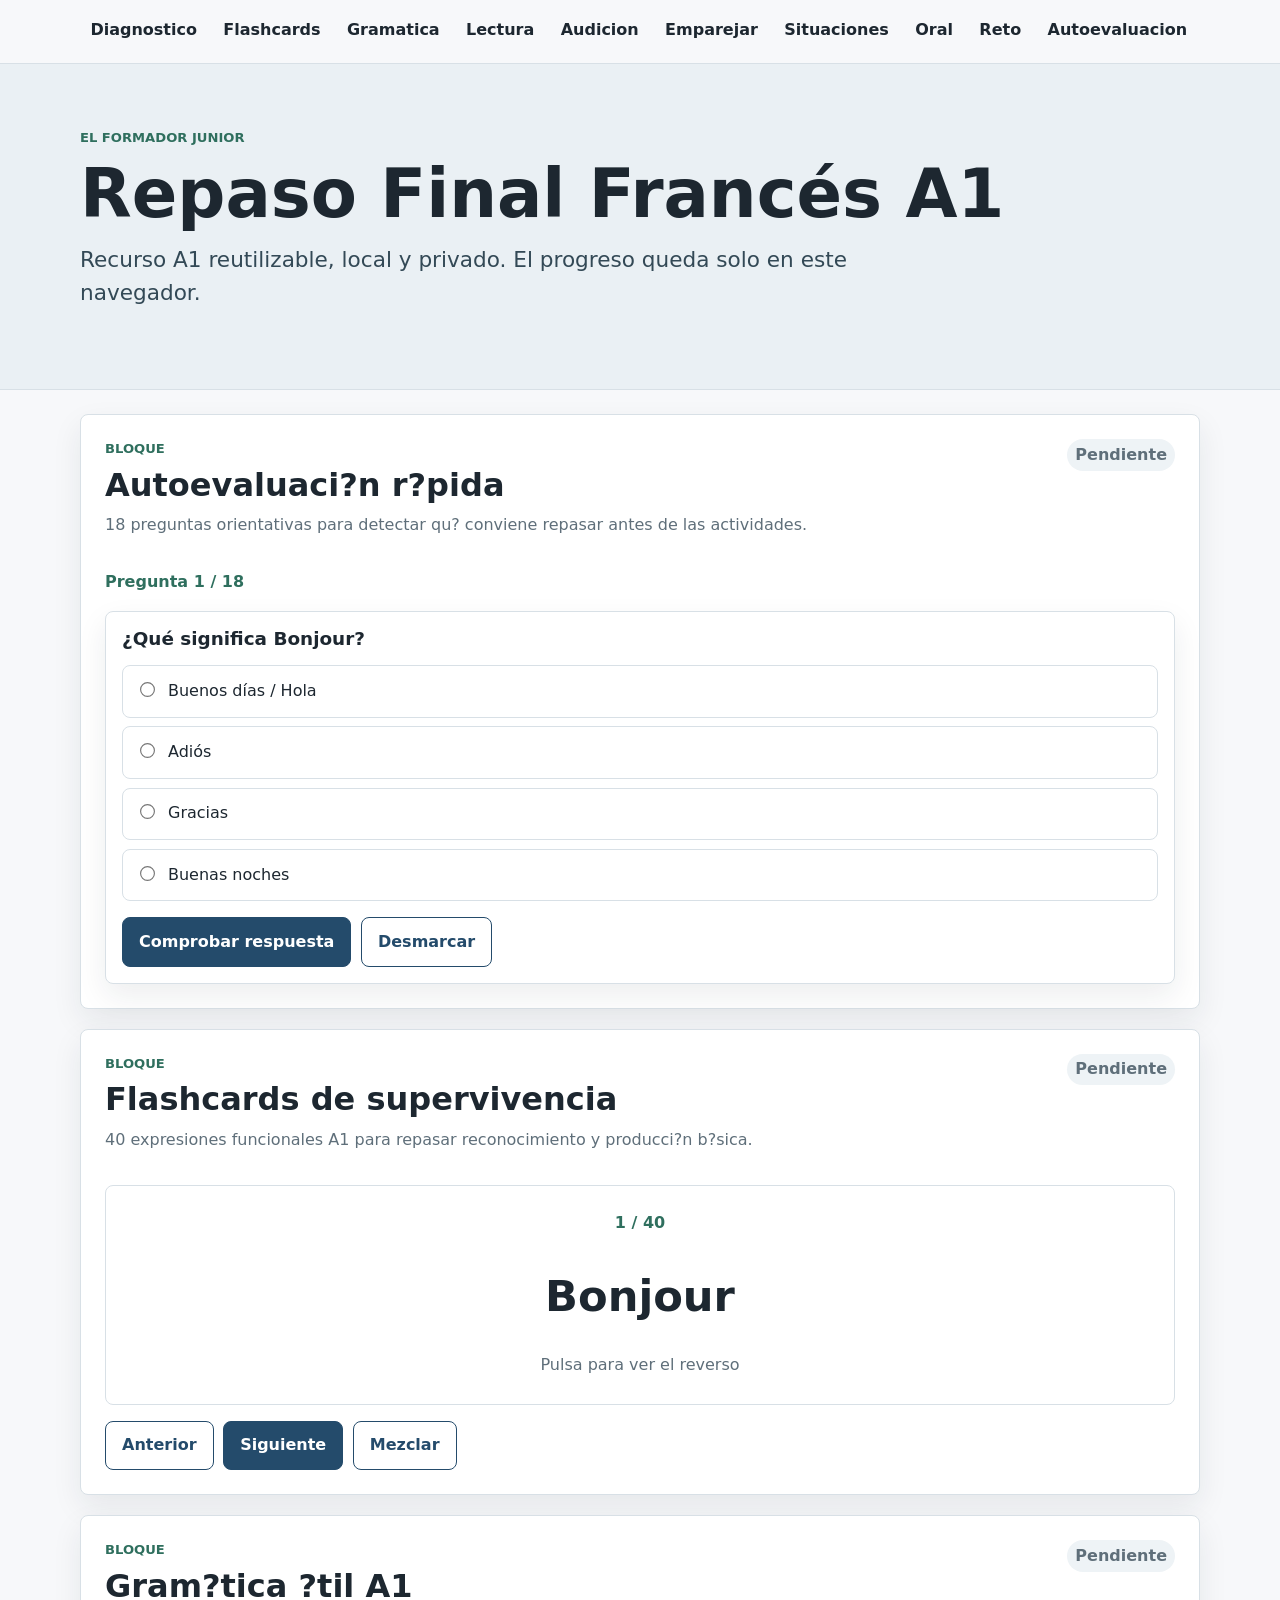
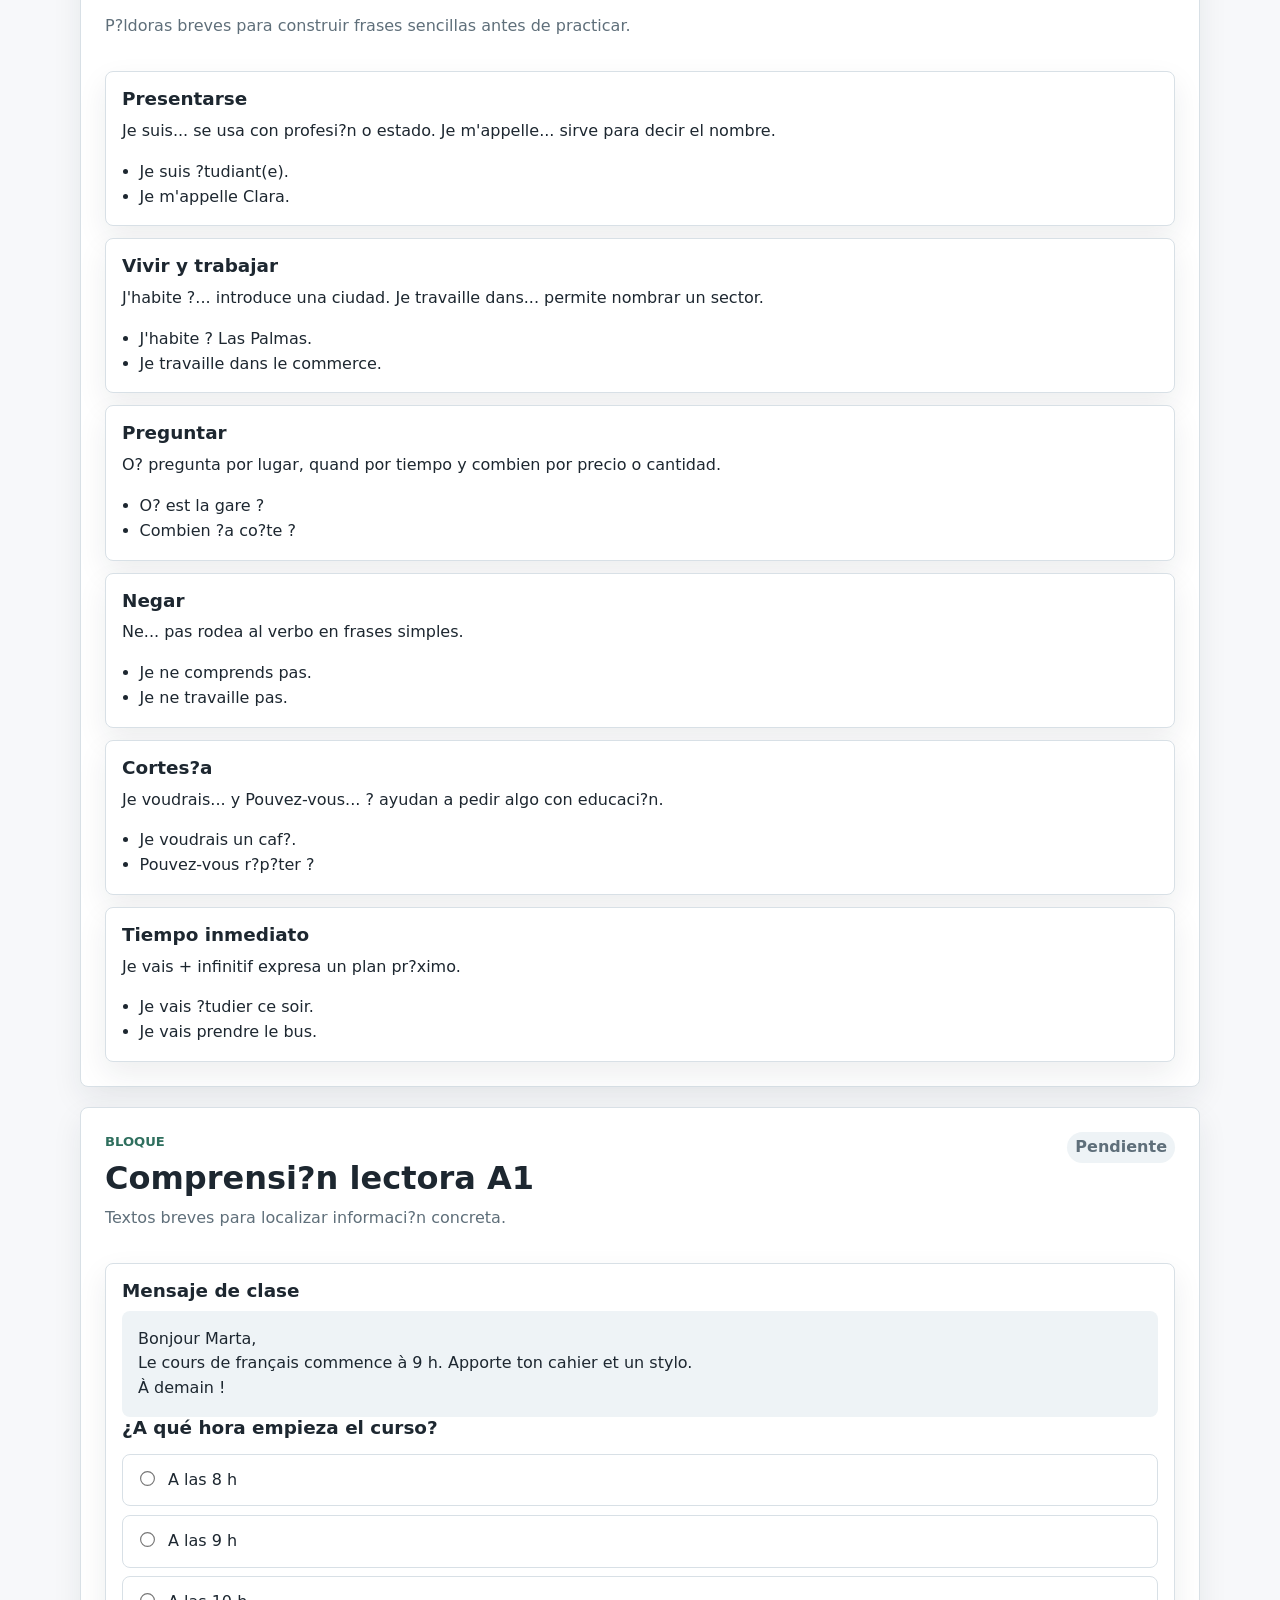
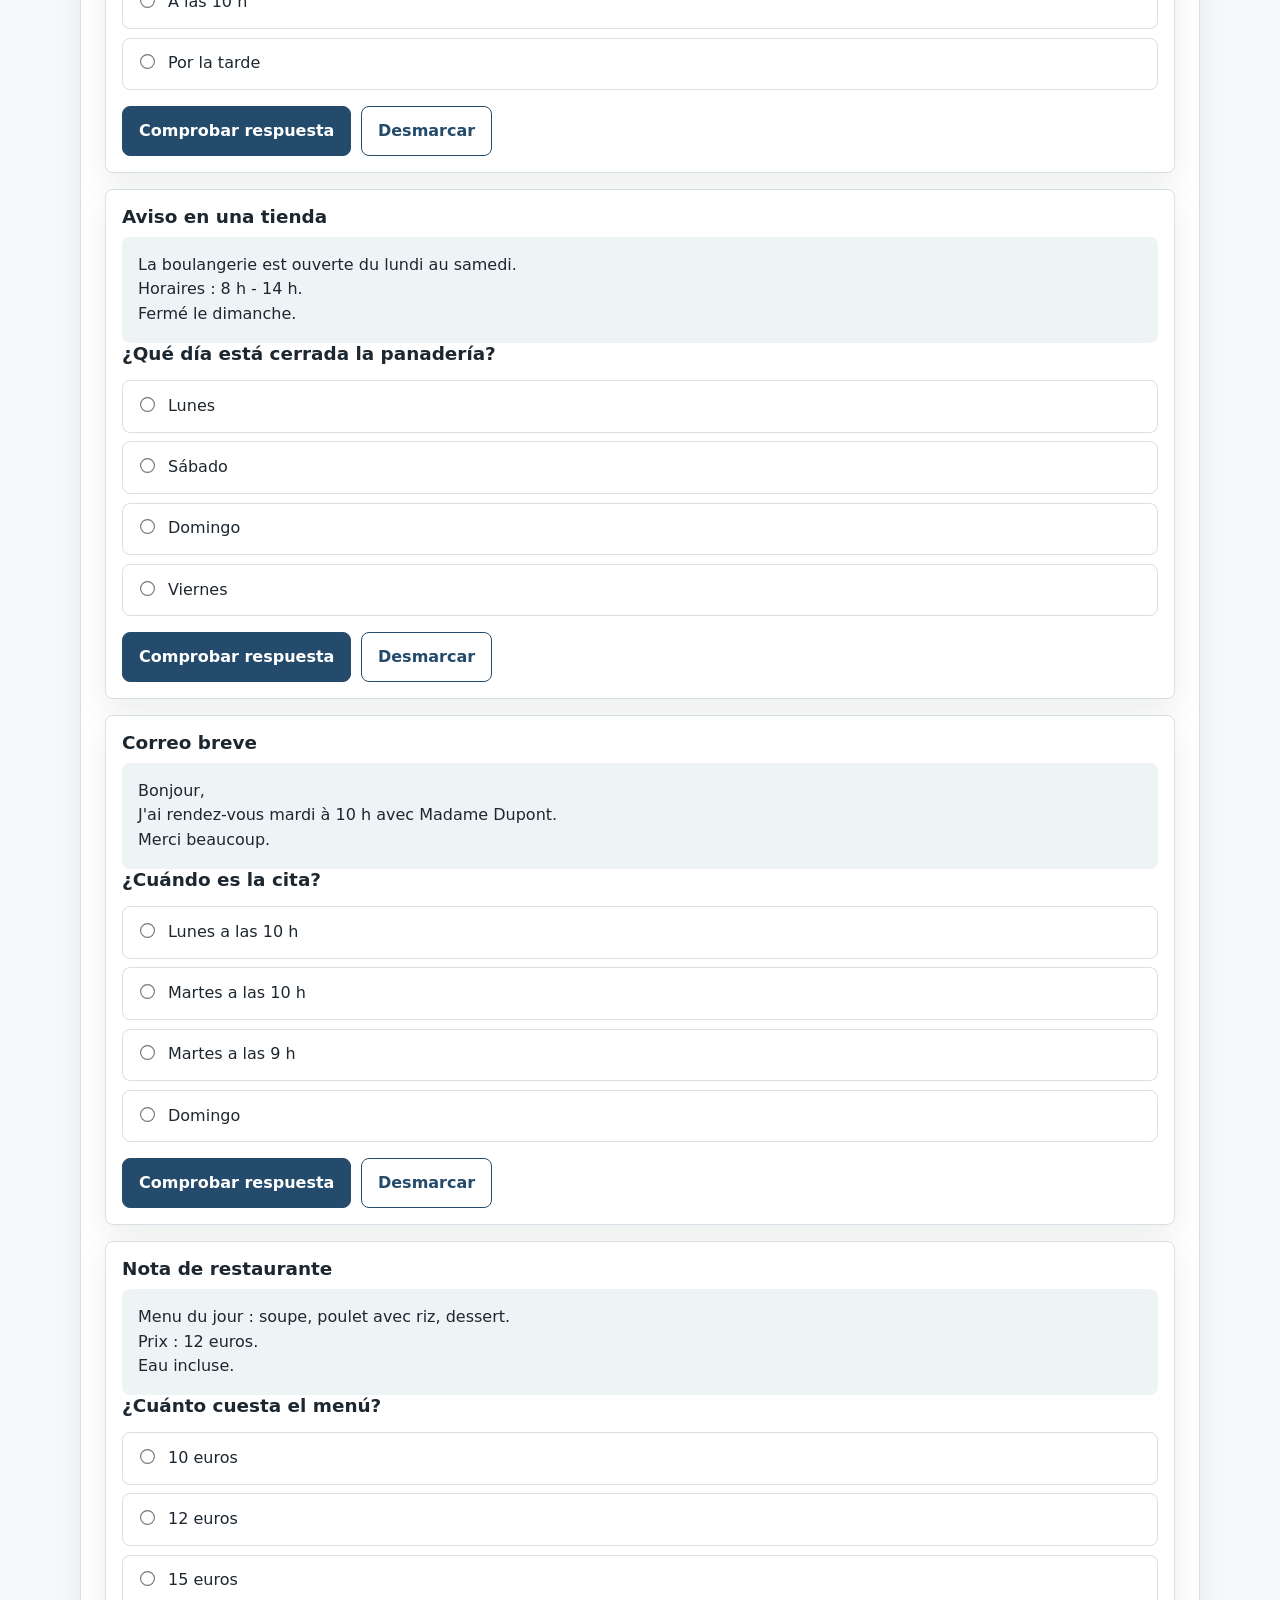
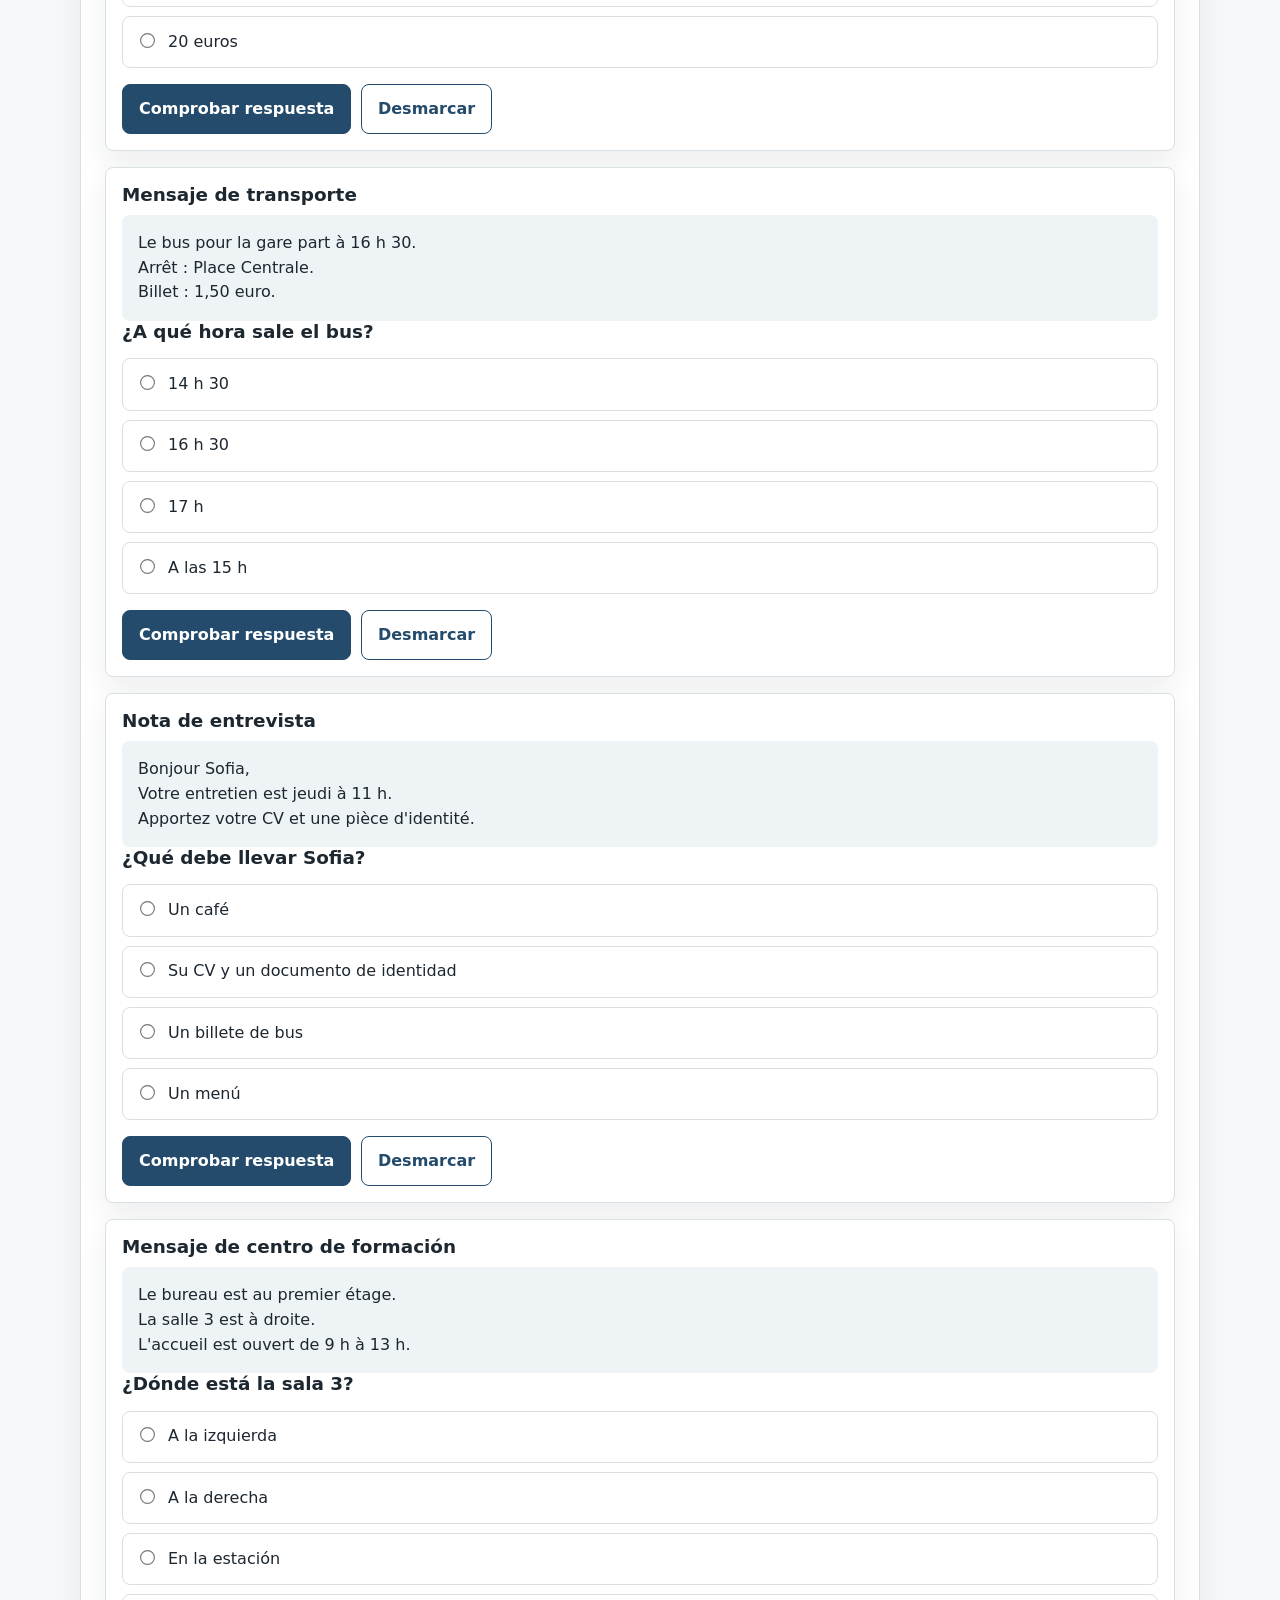
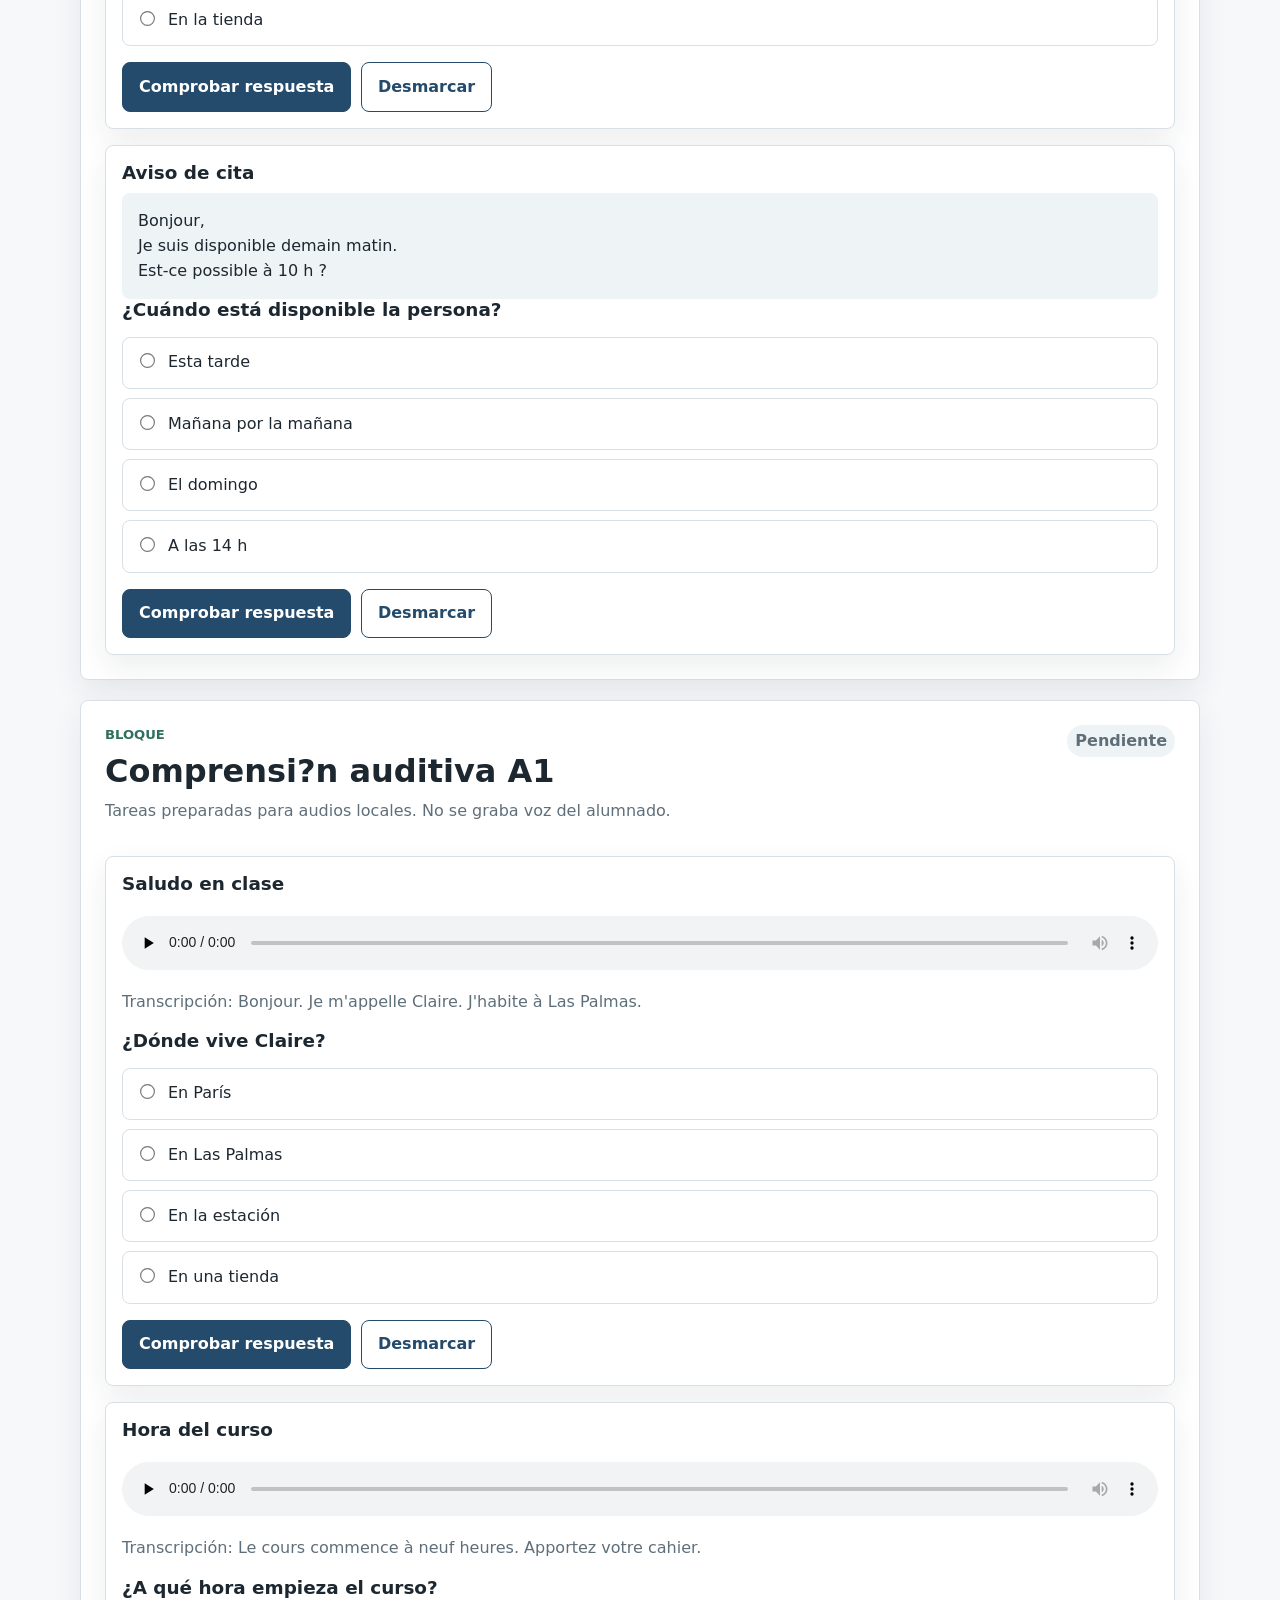
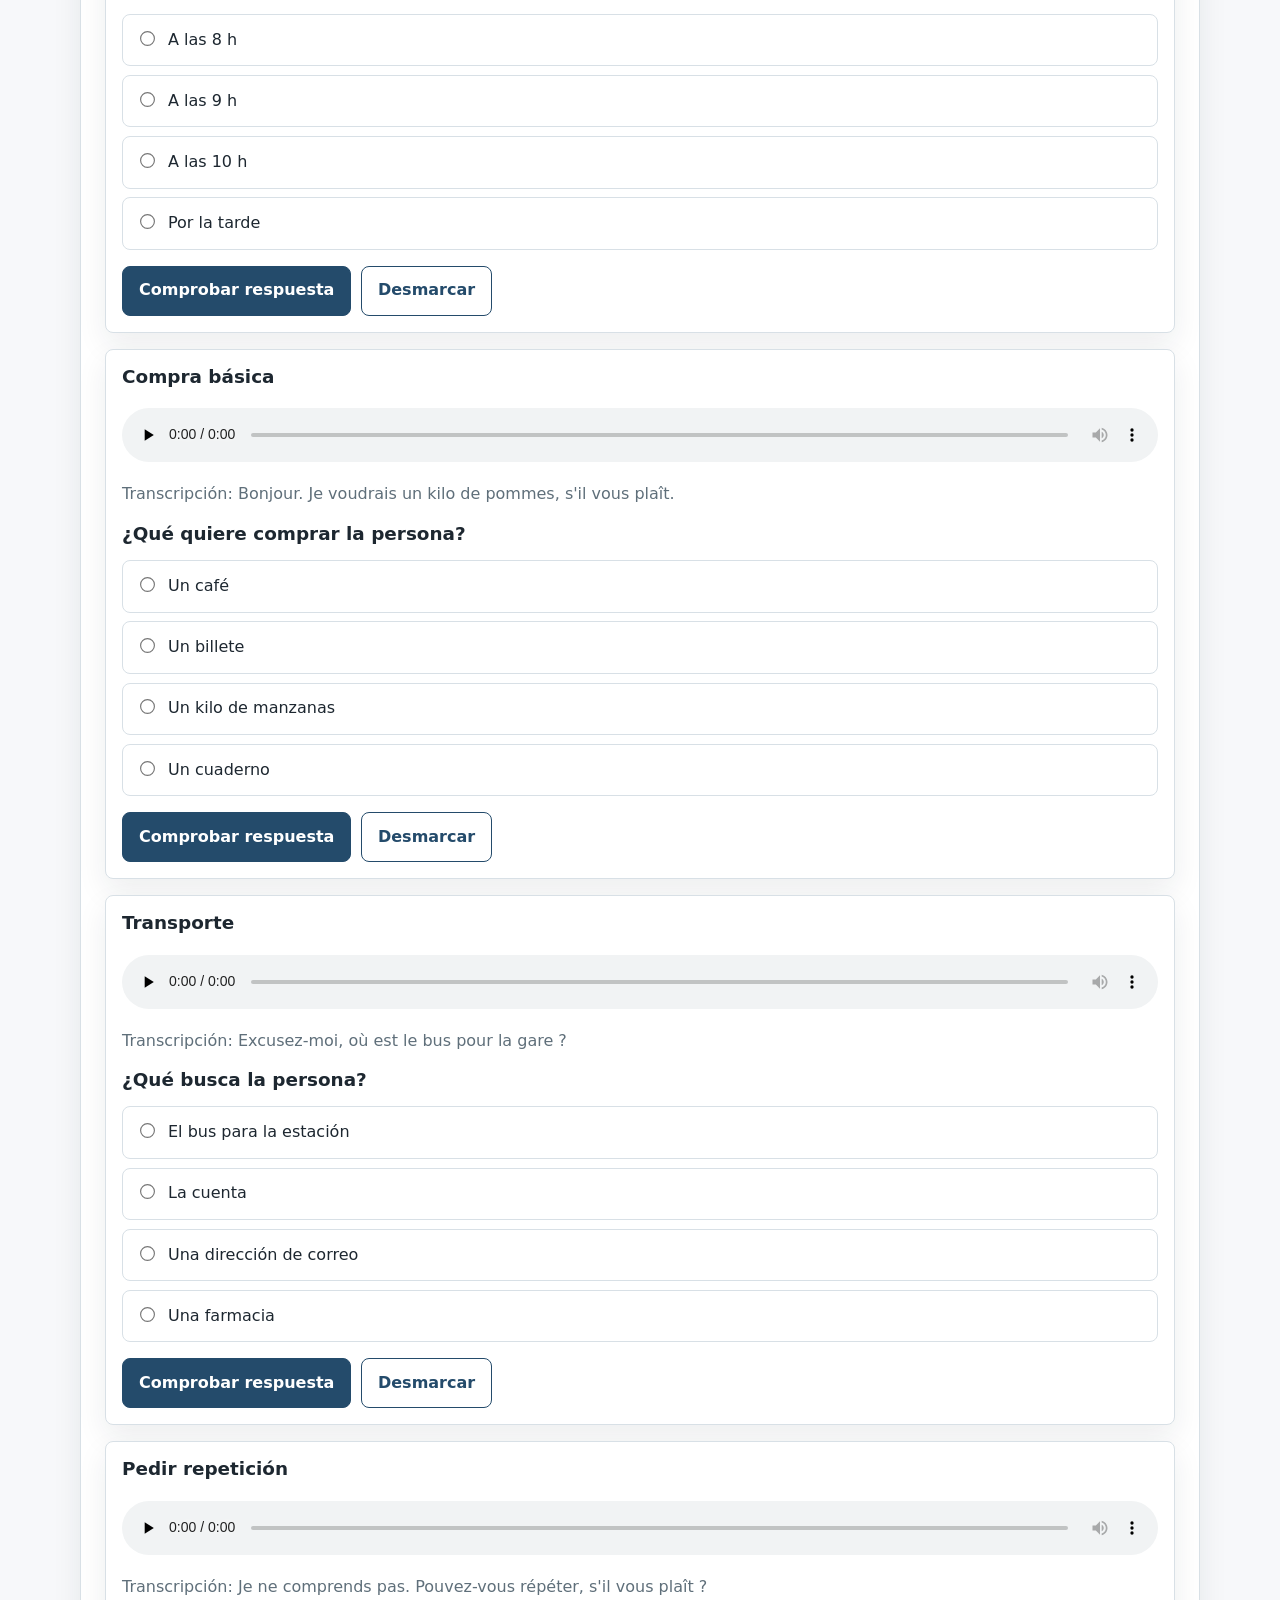
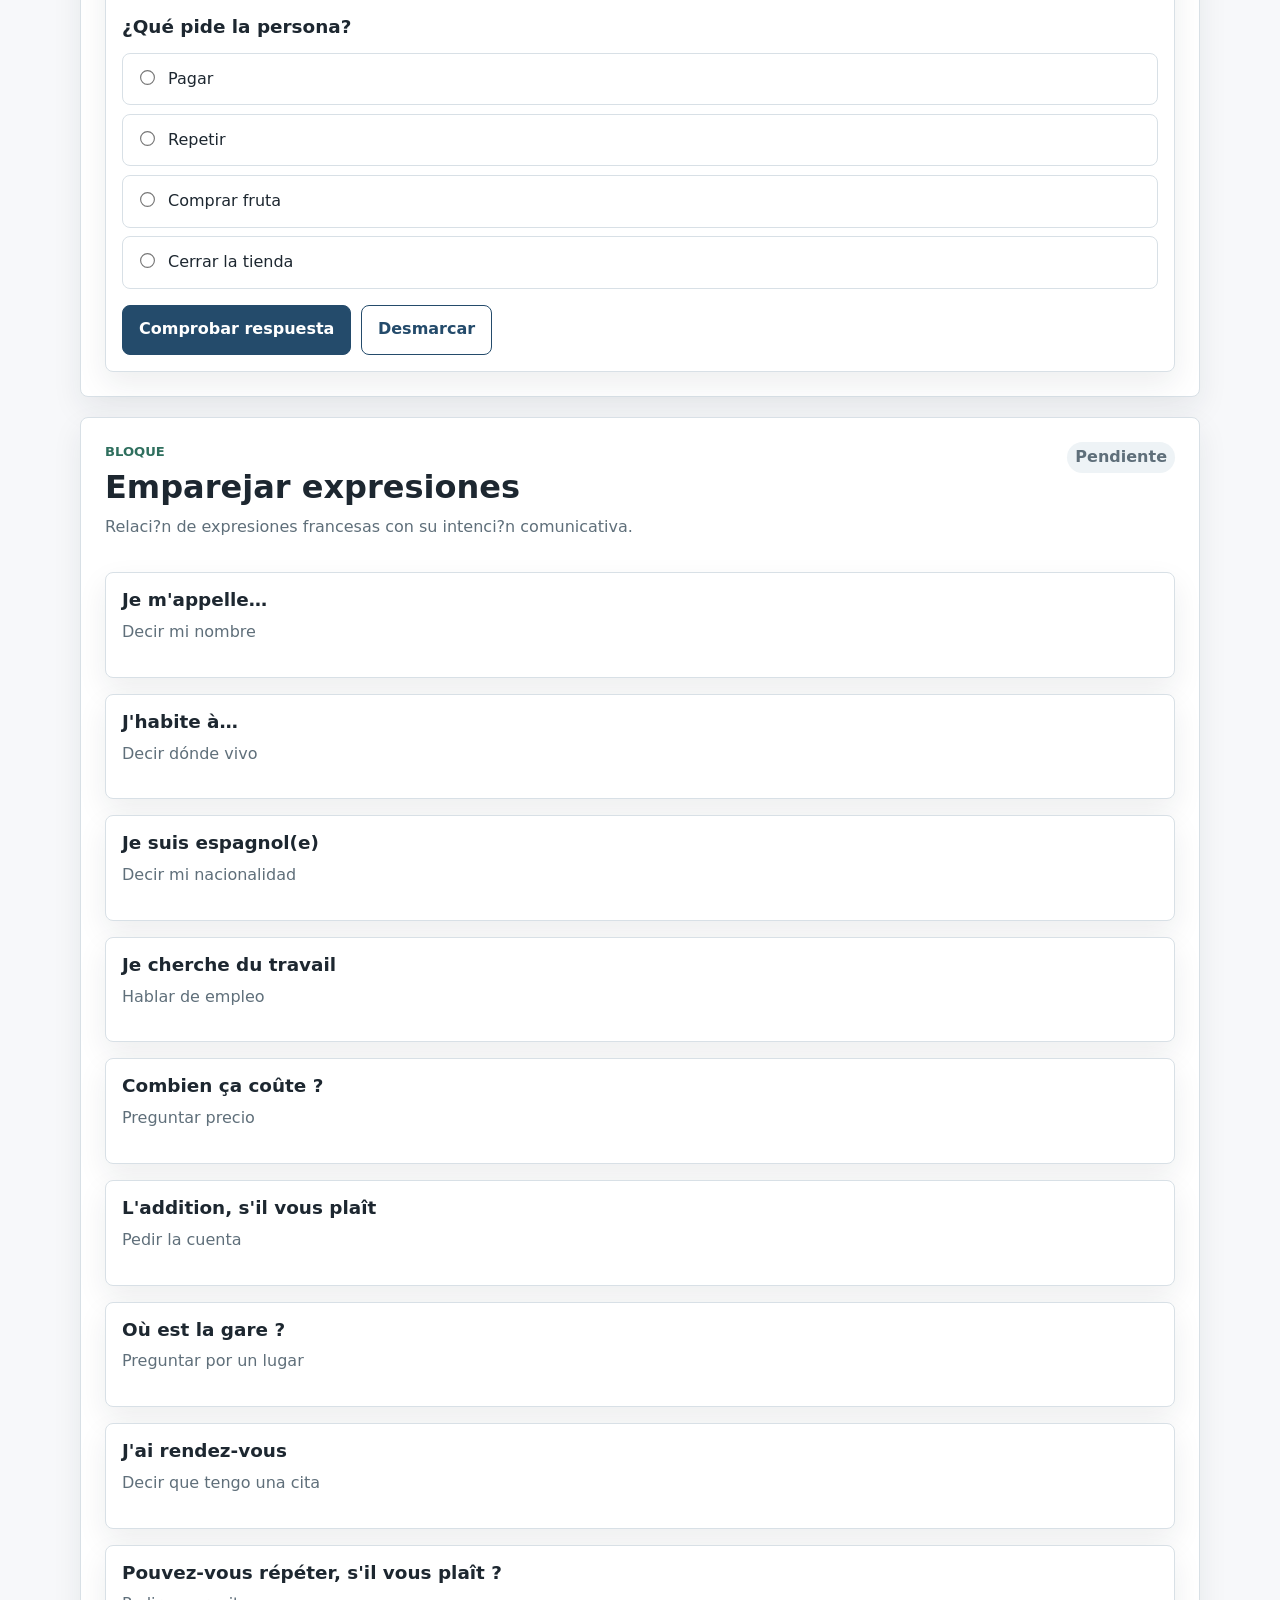
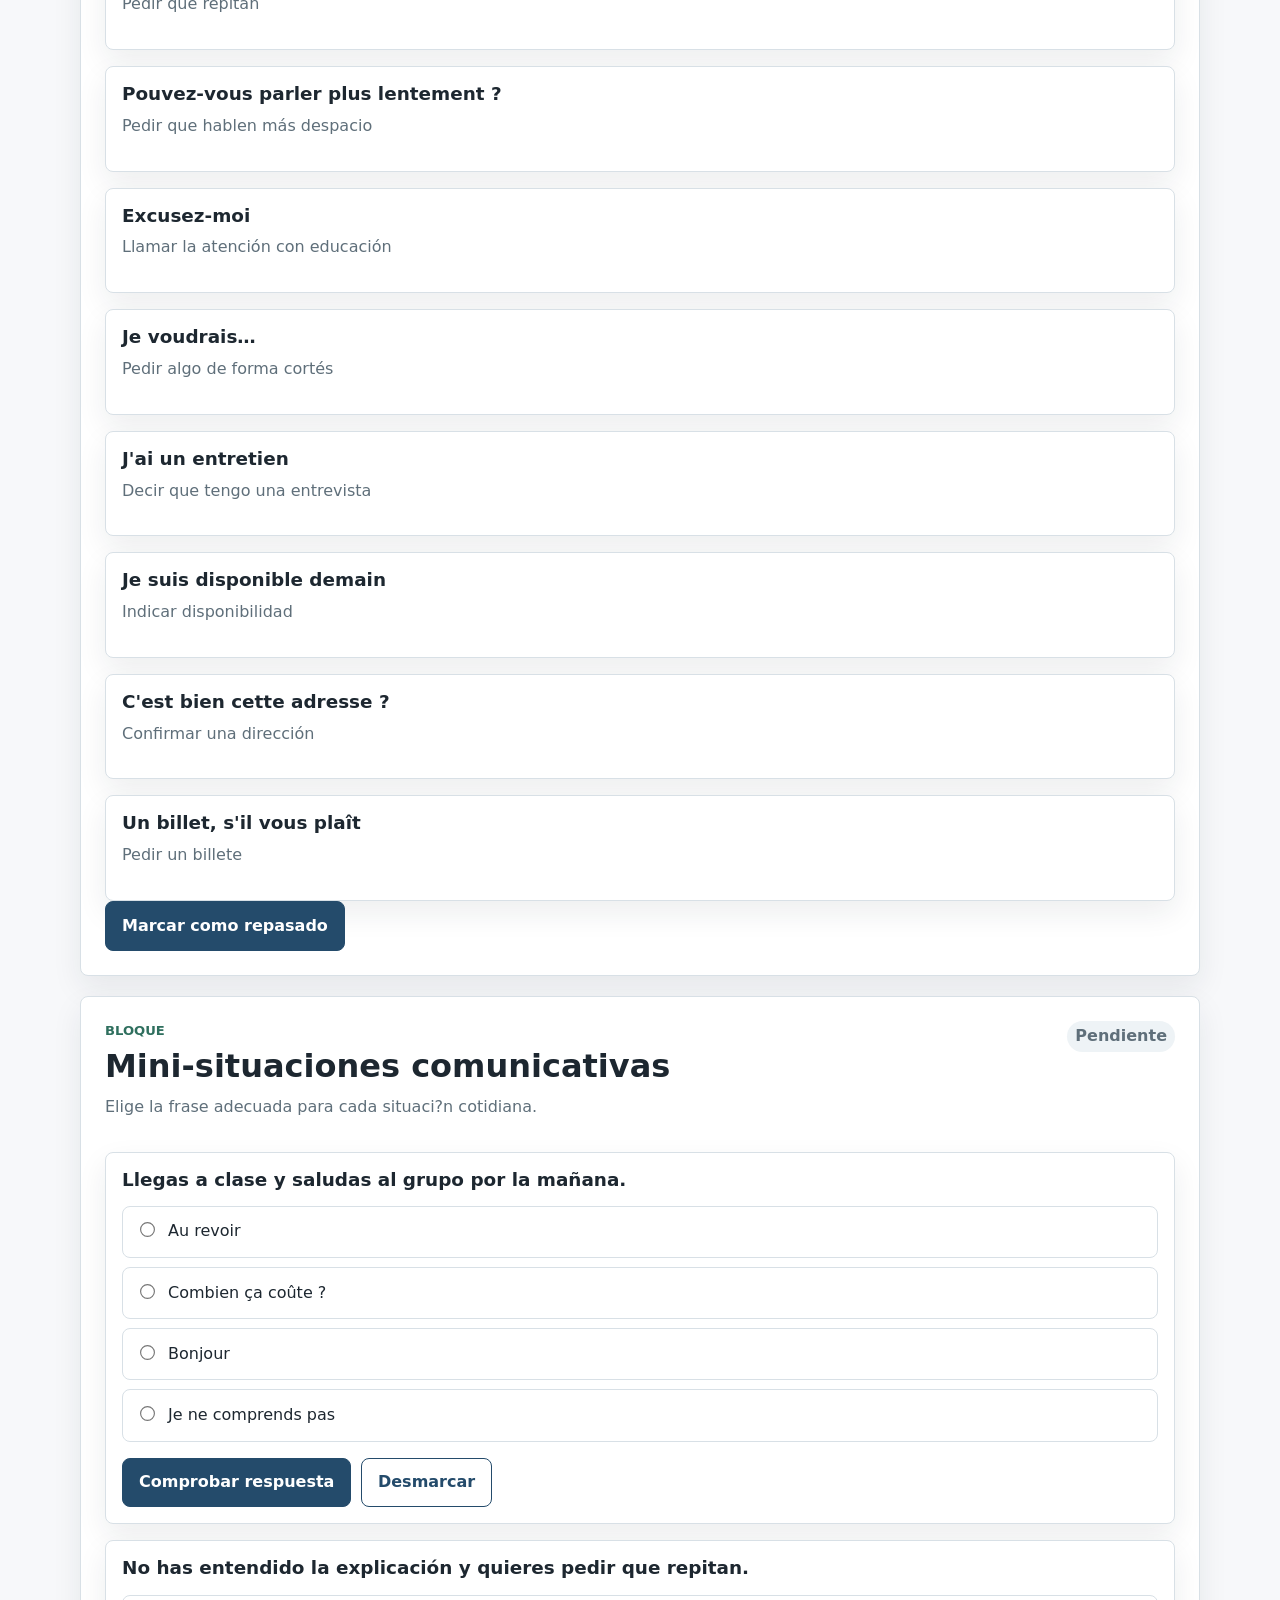
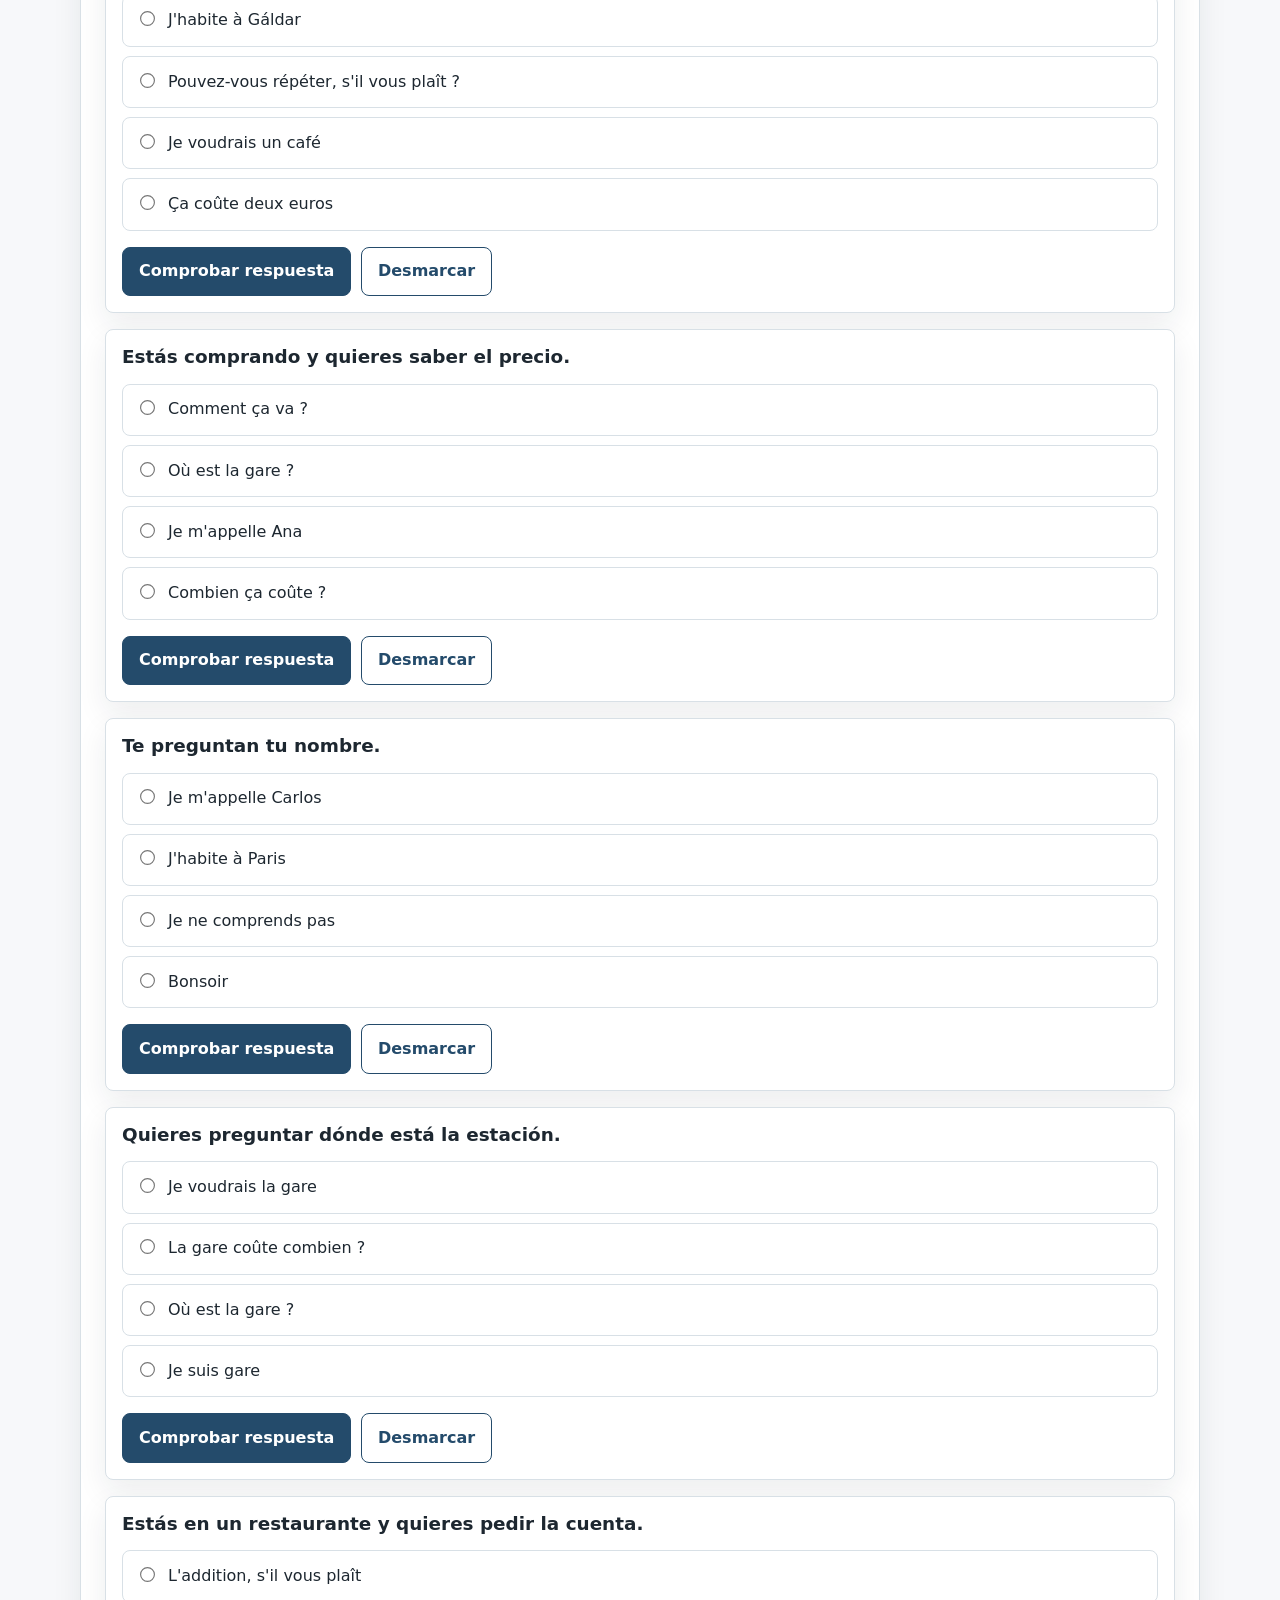
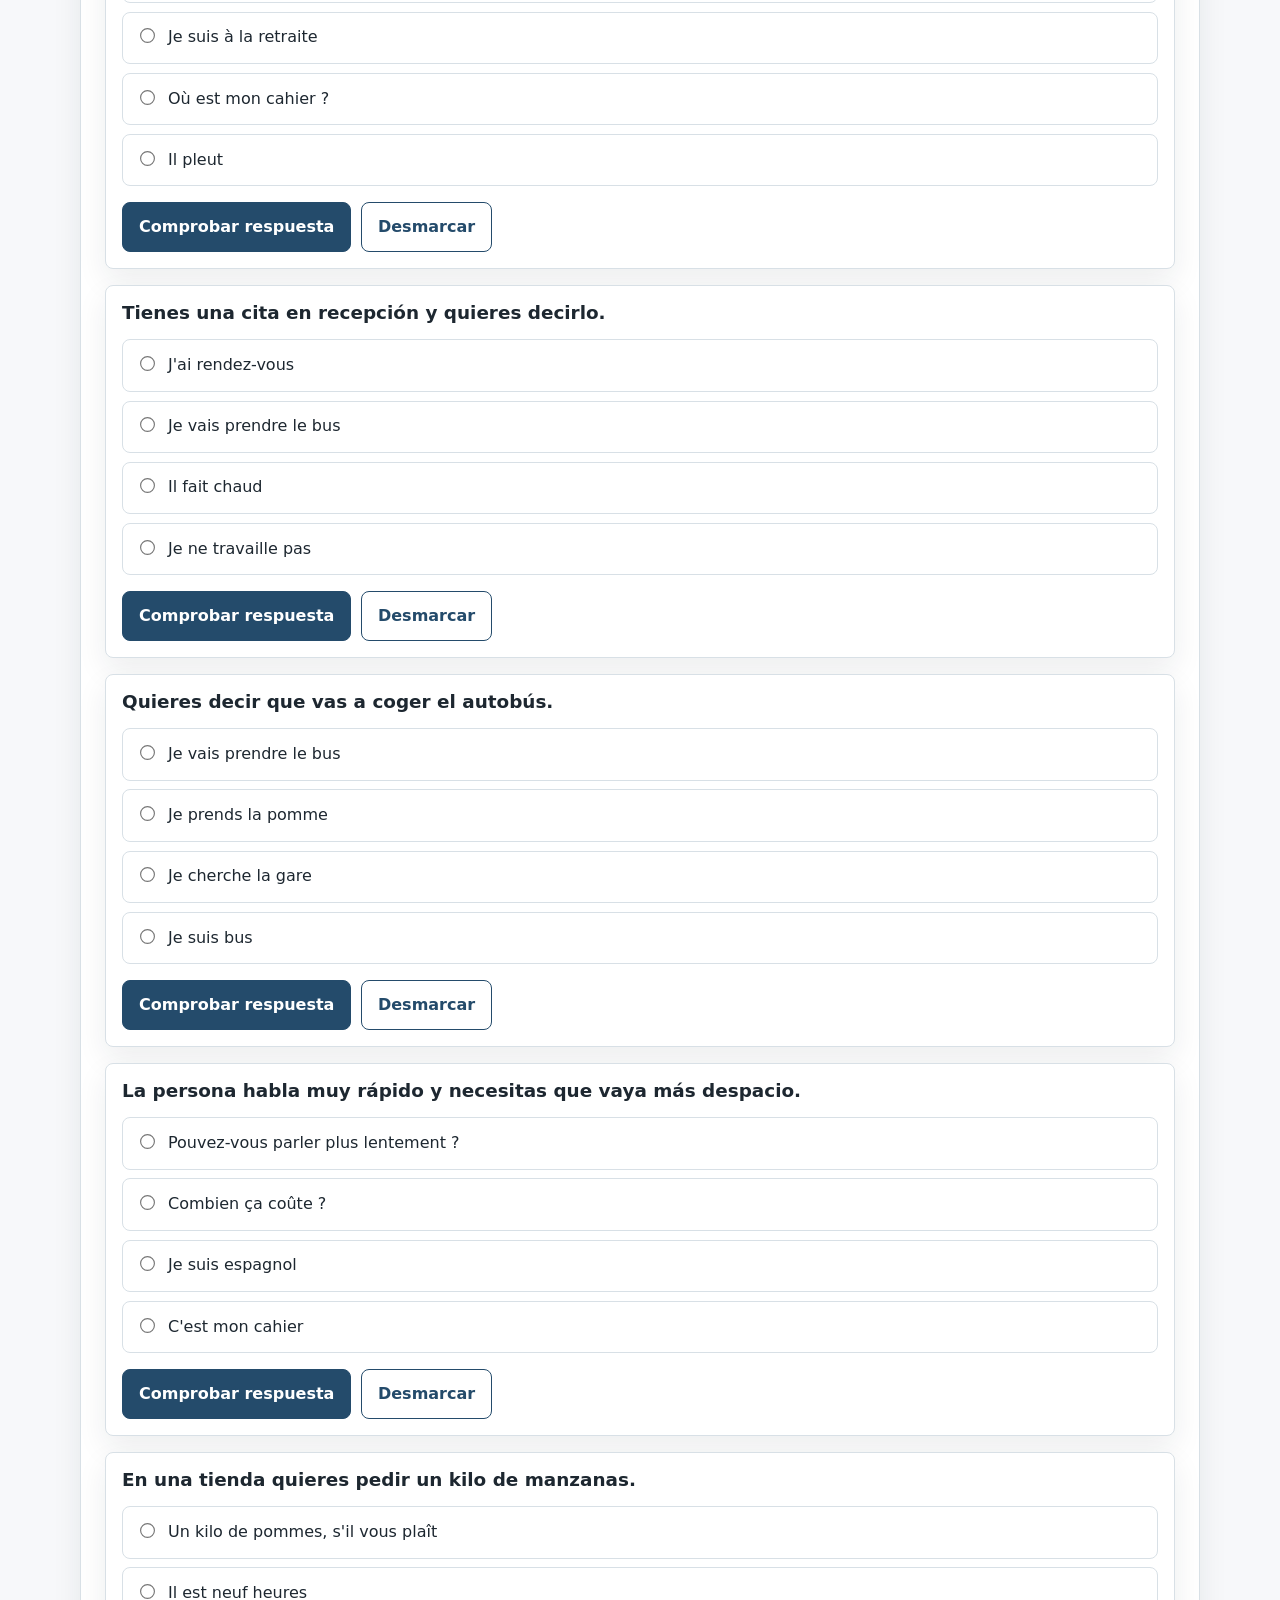
==== resources/frances-a1/index.html @ 394926a5 "Crear base Ruta Idiomas A1" ====
﻿<!doctype html>
<html lang="es">
<head>
  <meta charset="utf-8">
  <meta name="viewport" content="width=device-width, initial-scale=1">
  <meta name="theme-color" content="#243b53">
  <link rel="manifest" href="./manifest.webmanifest">
  <link rel="stylesheet" href="../../shared/css/formador.css">
  <title>Repaso Final Francés A1</title>
</head>
<body>
  <main id="app" class="app-shell"></main>
  <script src="../../engine/formador-engine.js"></script>
  <script>
    FormadorEngine.init({
      resourceId: "frances-a1",
      contentPath: "./content.json",
      lang: "fr",
      title: "Repaso Final Francés A1"
    });
  </script>
</body>
</html>
---- shared/css/formador.css ----
﻿:root {
  color-scheme: light;
  --bg: #f7f8fa;
  --surface: #ffffff;
  --surface-soft: #eef3f6;
  --text: #1d2730;
  --muted: #5f6f7a;
  --border: #d8e0e6;
  --primary: #244b6b;
  --primary-dark: #17364f;
  --accent: #2f6f5e;
  --warning: #8a5a18;
  --success-bg: #e7f4ed;
  --error-bg: #fbe9e7;
  --focus: #b85c38;
  --radius: 8px;
  --shadow: 0 12px 30px rgba(29, 39, 48, 0.08);
}

* { box-sizing: border-box; }

html { scroll-behavior: smooth; }

body {
  margin: 0;
  font-family: system-ui, -apple-system, BlinkMacSystemFont, "Segoe UI", sans-serif;
  line-height: 1.55;
  color: var(--text);
  background: var(--bg);
}

a { color: var(--primary); }

a:hover { color: var(--primary-dark); }

button, input, textarea, select { font: inherit; }

button, .button {
  display: inline-flex;
  align-items: center;
  justify-content: center;
  min-height: 44px;
  padding: 0.72rem 1rem;
  border: 1px solid var(--primary);
  border-radius: var(--radius);
  background: var(--surface);
  color: var(--primary);
  font-weight: 700;
  text-decoration: none;
  cursor: pointer;
}

button:hover, .button:hover { background: var(--surface-soft); }

button:disabled { opacity: 0.55; cursor: not-allowed; }

.primary { background: var(--primary); color: #fff; }
.primary:hover { background: var(--primary-dark); color: #fff; }
.secondary { background: #fff; color: var(--primary); }

.skip-link {
  position: absolute;
  left: -999px;
  top: 0;
  padding: 0.75rem 1rem;
  background: #fff;
  border: 2px solid var(--focus);
  z-index: 20;
}
.skip-link:focus { left: 1rem; top: 1rem; }

.container {
  width: min(1120px, calc(100% - 2rem));
  margin-inline: auto;
}

.site-header {
  background: #eaf0f4;
  border-bottom: 1px solid var(--border);
}

.header-inner {
  padding: clamp(2rem, 5vw, 4.5rem) 0;
}

h1, h2, h3 { line-height: 1.15; margin: 0 0 0.6rem; }
h1 { font-size: clamp(2rem, 7vw, 4.2rem); }
h2 { font-size: clamp(1.45rem, 3vw, 2rem); }
h3 { font-size: 1.15rem; }
p { margin: 0 0 1rem; }

.lead { max-width: 780px; font-size: clamp(1.05rem, 2.4vw, 1.35rem); color: #334956; }
.eyebrow { margin-bottom: 0.45rem; color: var(--accent); font-weight: 800; text-transform: uppercase; letter-spacing: 0; font-size: 0.82rem; }
.muted, .small { color: var(--muted); }
.small { font-size: 0.92rem; }

.section-stack { display: grid; gap: 1.25rem; padding: 1.5rem 0 3rem; }
.panel, .card, .resource-card {
  background: var(--surface);
  border: 1px solid var(--border);
  border-radius: var(--radius);
  box-shadow: var(--shadow);
}
.panel { padding: clamp(1rem, 3vw, 1.5rem); }
.muted-panel { background: var(--surface-soft); box-shadow: none; }
.section-heading { margin-bottom: 1rem; }

.resource-list, .block-grid, .cards-grid { display: grid; gap: 1rem; }
.resource-card {
  display: flex;
  align-items: center;
  justify-content: space-between;
  gap: 1rem;
  padding: 1rem;
}

.app-shell { min-height: 100vh; }
.app-nav {
  position: sticky;
  top: 0;
  z-index: 10;
  background: rgba(247, 248, 250, 0.96);
  border-bottom: 1px solid var(--border);
  backdrop-filter: blur(8px);
}
.nav-inner { display: flex; gap: 0.5rem; align-items: center; justify-content: space-between; padding: 0.7rem 0; }
.nav-links { display: flex; gap: 0.35rem; overflow-x: auto; padding-bottom: 0.1rem; }
.nav-links a { white-space: nowrap; padding: 0.45rem 0.65rem; border-radius: var(--radius); text-decoration: none; font-weight: 700; color: var(--text); }
.nav-links a:hover { background: var(--surface-soft); }

.block-section { scroll-margin-top: 5rem; }
.block-header { display: flex; align-items: start; justify-content: space-between; gap: 1rem; margin-bottom: 1rem; }
.card { padding: 1rem; }
.actions { display: flex; flex-wrap: wrap; gap: 0.6rem; margin-top: 1rem; }
.option-list { display: grid; gap: 0.55rem; margin: 1rem 0; }
.option {
  display: flex;
  gap: 0.7rem;
  align-items: flex-start;
  padding: 0.8rem;
  border: 1px solid var(--border);
  border-radius: var(--radius);
  background: #fff;
}
.option input { margin-top: 0.25rem; transform: scale(1.15); }
.feedback { padding: 0.85rem; border-radius: var(--radius); border: 1px solid var(--border); margin-top: 0.8rem; }
.feedback.ok { background: var(--success-bg); }
.feedback.ko { background: var(--error-bg); }

.flashcard {
  min-height: 220px;
  display: grid;
  place-items: center;
  text-align: center;
  padding: 1.25rem;
  border: 1px solid var(--border);
  border-radius: var(--radius);
  background: #fff;
}
.flash-main { font-size: clamp(1.55rem, 6vw, 2.7rem); font-weight: 800; overflow-wrap: anywhere; }
.flash-sub { margin-top: 0.8rem; color: var(--muted); }
.counter { font-weight: 800; color: var(--accent); }

.grammar-list, .support-list, .checklist { display: grid; gap: 0.75rem; }
.example-list { margin: 0.6rem 0 0; padding-left: 1.1rem; }
.text-box { white-space: pre-line; padding: 1rem; background: var(--surface-soft); border-radius: var(--radius); }
audio { width: 100%; margin: 0.75rem 0; }
textarea { width: 100%; min-height: 150px; resize: vertical; padding: 0.85rem; border: 1px solid var(--border); border-radius: var(--radius); }
.progress-summary { display: grid; grid-template-columns: repeat(auto-fit, minmax(180px, 1fr)); gap: 0.75rem; }
.status-pill { display: inline-flex; padding: 0.2rem 0.5rem; border-radius: 999px; background: var(--surface-soft); color: var(--muted); font-weight: 700; }

.site-footer { padding: 1.5rem 0; border-top: 1px solid var(--border); color: var(--muted); }

@media (max-width: 720px) {
  .container { width: min(100% - 1rem, 1120px); }
  .resource-card, .block-header, .nav-inner { flex-direction: column; align-items: stretch; }
  .nav-links { width: 100%; }
  button, .button { width: 100%; }
  .actions button, .actions .button { width: auto; flex: 1 1 150px; }
}

@media print {
  .app-nav, .no-print, .site-footer, button { display: none !important; }
  body { background: #fff; }
  .panel, .card { box-shadow: none; break-inside: avoid; }
}
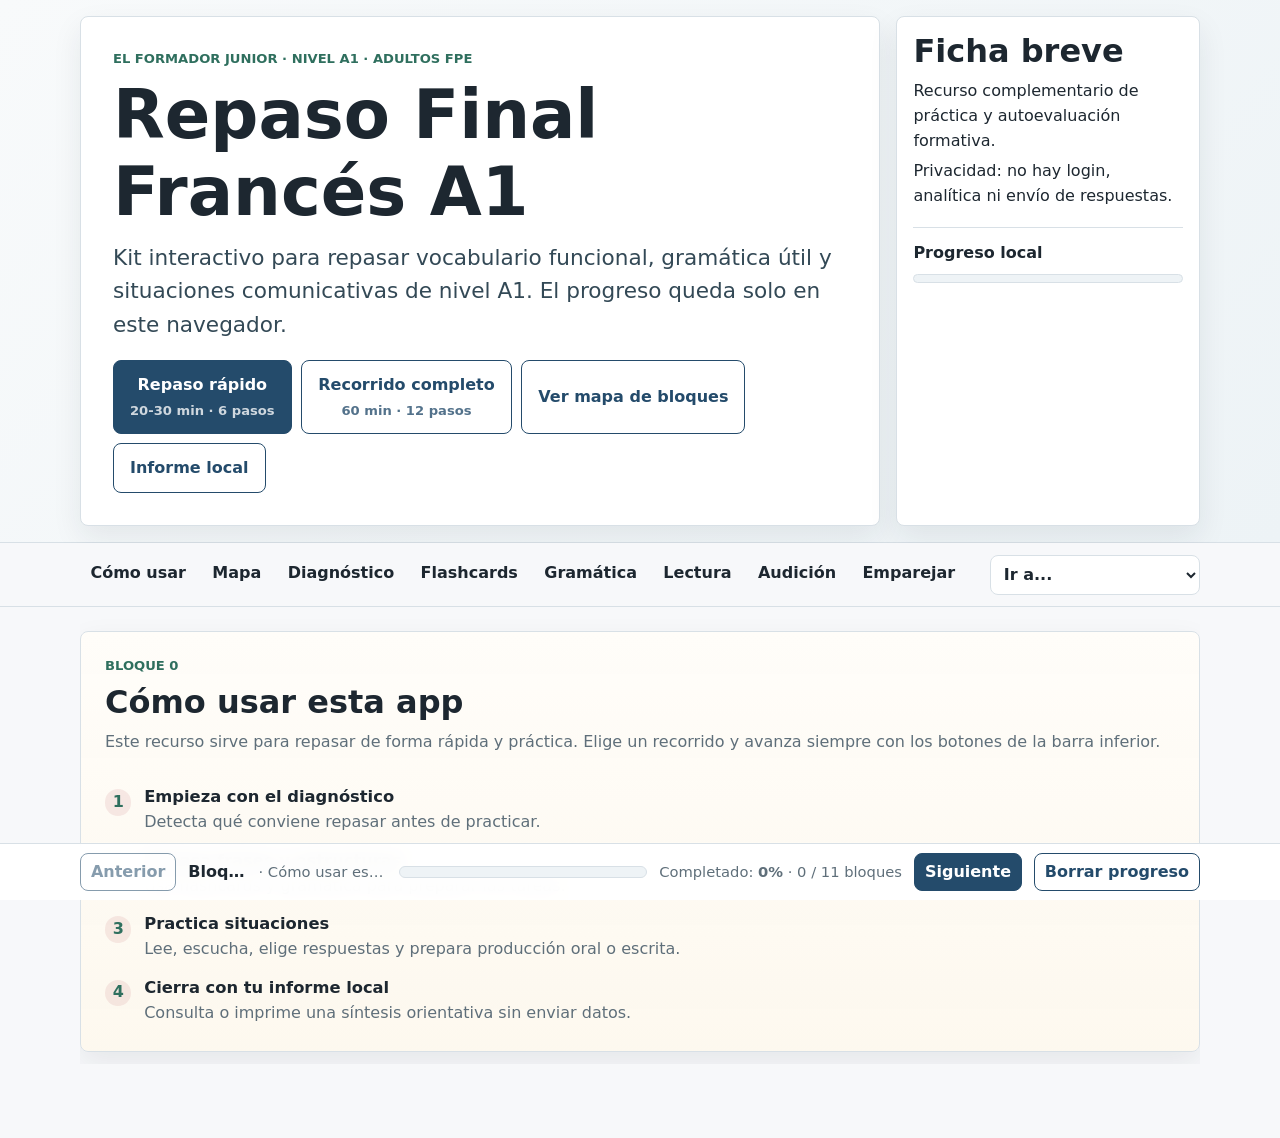
==== commit e5ae2033: "Mejora experiencia movil de Ruta Idiomas A1" ====
--- a/resources/frances-a1/index.html
+++ b/resources/frances-a1/index.html
@@ -10,11 +10,13 @@
 </head>
 <body>
   <main id="app" class="app-shell"></main>
+  <script src="./content-data.js"></script>
   <script src="../../engine/formador-engine.js"></script>
   <script>
     FormadorEngine.init({
       resourceId: "frances-a1",
       contentPath: "./content.json",
+      contentGlobal: "RutaIdiomasFrancesA1Content",
       lang: "fr",
       title: "Repaso Final Francés A1"
     });
--- a/shared/css/formador.css
+++ b/shared/css/formador.css
@@ -18,6 +18,7 @@
 }
 
 * { box-sizing: border-box; }
+html, body { overflow-x: hidden; }
 
 html { scroll-behavior: smooth; }
 
@@ -29,6 +30,27 @@
   background: var(--bg);
 }
 
+body.resource-theme-french-vintage {
+  --bg: #f6f3ee;
+  --surface: #fffdf9;
+  --surface-soft: #eee8dc;
+  --text: #1f2933;
+  --muted: #5f6b76;
+  --border: #d9d1c5;
+  --primary: #173f73;
+  --primary-dark: #102a4d;
+  --accent: #b23a48;
+  --warning: #8a5a18;
+  --success-bg: #e8f3f1;
+  --error-bg: #f7e5e4;
+  --focus: #c9a227;
+  --shadow: 0 12px 30px rgba(31, 41, 51, 0.08);
+  background:
+    radial-gradient(circle at top left, rgba(23, 63, 115, 0.13), transparent 28rem),
+    radial-gradient(circle at top right, rgba(178, 58, 72, 0.12), transparent 30rem),
+    linear-gradient(180deg, #fbf8f1, var(--bg));
+}
+
 a { color: var(--primary); }
 
 a:hover { color: var(--primary-dark); }
@@ -39,6 +61,7 @@
   display: inline-flex;
   align-items: center;
   justify-content: center;
+  gap: 0.2rem;
   min-height: 44px;
   padding: 0.72rem 1rem;
   border: 1px solid var(--primary);
@@ -48,6 +71,13 @@
   font-weight: 700;
   text-decoration: none;
   cursor: pointer;
+}
+button span,
+.button span {
+  display: block;
+  font-size: 0.82rem;
+  font-weight: 700;
+  opacity: 0.78;
 }
 
 button:hover, .button:hover { background: var(--surface-soft); }
@@ -83,29 +113,114 @@
   padding: clamp(2rem, 5vw, 4.5rem) 0;
 }
 
+.kit-header {
+  padding: 1rem 0;
+  background:
+    linear-gradient(135deg, #f8fafb, #edf3f6);
+}
+
+body.resource-theme-french-vintage .kit-header {
+  background: transparent;
+  border-bottom: 0;
+}
+
+.kit-hero {
+  display: grid;
+  grid-template-columns: minmax(0, 1.45fr) minmax(260px, 0.55fr);
+  gap: 1rem;
+  align-items: stretch;
+}
+
+.kit-hero-main,
+.kit-card {
+  background: var(--surface);
+  border: 1px solid var(--border);
+  border-radius: var(--radius);
+  box-shadow: var(--shadow);
+}
+
+.kit-hero-main {
+  padding: clamp(1rem, 3vw, 2rem);
+}
+
+body.resource-theme-french-vintage .kit-hero-main {
+  position: relative;
+  overflow: hidden;
+  border-color: var(--border);
+  background:
+    linear-gradient(90deg, rgba(23, 63, 115, 0.12) 0 0.55rem, transparent 0.55rem),
+    linear-gradient(135deg, var(--surface), #fdf8ee);
+}
+
+body.resource-theme-french-vintage .kit-hero-main::before {
+  content: "";
+  position: absolute;
+  inset: 0 0 auto;
+  height: 0.42rem;
+  background: linear-gradient(90deg, #173f73 0 33.33%, #fffdf9 33.33% 66.66%, #b23a48 66.66% 100%);
+}
+
+body.resource-theme-french-vintage .kit-hero-main::after {
+  content: "";
+  position: absolute;
+  right: clamp(1rem, 3vw, 2rem);
+  bottom: clamp(1rem, 3vw, 2rem);
+  width: min(180px, 30vw);
+  height: 0.32rem;
+  border-radius: 999px;
+  background: linear-gradient(90deg, #173f73 0 33.33%, #fffdf9 33.33% 66.66%, #b23a48 66.66% 100%);
+  opacity: 0.85;
+}
+
+.kit-card {
+  padding: 1rem;
+  display: grid;
+  align-content: start;
+}
+
+body.resource-theme-french-vintage .kit-card {
+  border-color: var(--border);
+  background: linear-gradient(180deg, rgba(255, 253, 249, 0.96), rgba(253, 248, 238, 0.96));
+}
+
 h1, h2, h3 { line-height: 1.15; margin: 0 0 0.6rem; }
 h1 { font-size: clamp(2rem, 7vw, 4.2rem); }
+body.resource-theme-french-vintage h1 { font-size: clamp(2.2rem, 4.4vw, 3.65rem); }
 h2 { font-size: clamp(1.45rem, 3vw, 2rem); }
 h3 { font-size: 1.15rem; }
 p { margin: 0 0 1rem; }
 
 .lead { max-width: 780px; font-size: clamp(1.05rem, 2.4vw, 1.35rem); color: #334956; }
 .eyebrow { margin-bottom: 0.45rem; color: var(--accent); font-weight: 800; text-transform: uppercase; letter-spacing: 0; font-size: 0.82rem; }
+body.resource-theme-french-vintage .eyebrow {
+  display: inline-flex;
+  width: fit-content;
+  padding: 0.38rem 0.68rem;
+  border: 1px solid rgba(23, 63, 115, 0.18);
+  border-radius: 999px;
+  background: #e8eef6;
+  color: var(--primary);
+}
 .muted, .small { color: var(--muted); }
 .small { font-size: 0.92rem; }
 
-.section-stack { display: grid; gap: 1.25rem; padding: 1.5rem 0 3rem; }
+.section-stack { display: grid; gap: 1.25rem; padding: 1.5rem 0 0.75rem; overflow-x: hidden; }
 .panel, .card, .resource-card {
   background: var(--surface);
   border: 1px solid var(--border);
   border-radius: var(--radius);
   box-shadow: var(--shadow);
+}
+body.resource-theme-french-vintage .panel,
+body.resource-theme-french-vintage .card,
+body.resource-theme-french-vintage .resource-card {
+  background: rgba(255, 253, 249, 0.96);
 }
 .panel { padding: clamp(1rem, 3vw, 1.5rem); }
 .muted-panel { background: var(--surface-soft); box-shadow: none; }
 .section-heading { margin-bottom: 1rem; }
 
-.resource-list, .block-grid, .cards-grid { display: grid; gap: 1rem; }
+.resource-list, .block-grid, .cards-grid, .step-list { display: grid; gap: 1rem; }
 .resource-card {
   display: flex;
   align-items: center;
@@ -113,8 +228,134 @@
   gap: 1rem;
   padding: 1rem;
 }
-
-.app-shell { min-height: 100vh; }
+.resource-picker {
+  display: grid;
+  gap: 0.45rem;
+  max-width: 520px;
+  margin-bottom: 1rem;
+}
+
+.field-label {
+  font-weight: 800;
+  color: var(--text);
+}
+
+.resource-picker select {
+  min-height: 46px;
+  width: 100%;
+  padding: 0.7rem 0.8rem;
+  border: 1px solid var(--border);
+  border-radius: var(--radius);
+  background: #fff;
+  color: var(--text);
+}
+
+.selected-resource[hidden] { display: none; }
+
+.step-item {
+  display: grid;
+  grid-template-columns: auto 1fr;
+  gap: 0.9rem;
+  align-items: start;
+  padding: 1rem;
+  border: 1px solid var(--border);
+  border-radius: var(--radius);
+  background: #fff;
+}
+
+.reading-steps {
+  counter-reset: guide-step;
+  display: grid;
+  gap: 0.85rem;
+  margin: 1rem 0 0;
+  padding: 0;
+  list-style: none;
+}
+
+.reading-step {
+  counter-increment: guide-step;
+  display: grid;
+  grid-template-columns: auto 1fr;
+  gap: 0.8rem;
+  align-items: start;
+  padding: 0.1rem 0;
+}
+
+.reading-step::before {
+  content: counter(guide-step);
+  display: inline-grid;
+  place-items: center;
+  width: 1.65rem;
+  height: 1.65rem;
+  margin-top: 0.05rem;
+  border-radius: 999px;
+  background: rgba(178, 58, 72, 0.1);
+  color: var(--accent);
+  font-weight: 850;
+}
+
+.reading-step h3 {
+  margin-bottom: 0.2rem;
+  font-size: 1.02rem;
+}
+
+.reading-step p {
+  margin: 0;
+}
+
+.intro-section {
+  background: linear-gradient(180deg, rgba(255, 253, 249, 0.98), rgba(253, 248, 238, 0.96));
+}
+
+.guided-choice-grid {
+  display: grid;
+  grid-template-columns: repeat(auto-fit, minmax(180px, 1fr));
+  gap: 0.75rem;
+  margin-bottom: 1rem;
+}
+
+.intro-section .guided-choice-grid {
+  display: none;
+}
+
+.guided-choice {
+  display: grid;
+  gap: 0.15rem;
+  min-height: 58px;
+}
+
+.guided-choice span {
+  font-size: 0.86rem;
+  font-weight: 700;
+  opacity: 0.78;
+}
+
+.compact-steps {
+  grid-template-columns: repeat(auto-fit, minmax(220px, 1fr));
+}
+
+.step-number {
+  display: inline-grid;
+  place-items: center;
+  width: 2rem;
+  height: 2rem;
+  border-radius: 50%;
+  background: var(--accent);
+  color: #fff;
+  font-weight: 800;
+}
+
+.step-item code {
+  padding: 0.08rem 0.28rem;
+  border-radius: 4px;
+  background: var(--surface-soft);
+}
+
+.guide-link { margin-top: 1rem; }
+.app-shell {
+  min-height: 100vh;
+  padding-bottom: 4.6rem;
+}
 .app-nav {
   position: sticky;
   top: 0;
@@ -123,15 +364,74 @@
   border-bottom: 1px solid var(--border);
   backdrop-filter: blur(8px);
 }
+body.resource-theme-french-vintage .app-nav {
+  background: rgba(255, 253, 249, 0.94);
+}
 .nav-inner { display: flex; gap: 0.5rem; align-items: center; justify-content: space-between; padding: 0.7rem 0; }
 .nav-links { display: flex; gap: 0.35rem; overflow-x: auto; padding-bottom: 0.1rem; }
 .nav-links a { white-space: nowrap; padding: 0.45rem 0.65rem; border-radius: var(--radius); text-decoration: none; font-weight: 700; color: var(--text); }
 .nav-links a:hover { background: var(--surface-soft); }
+.block-jump {
+  min-height: 40px;
+  max-width: 210px;
+  padding: 0.45rem 0.55rem;
+  border: 1px solid var(--border);
+  border-radius: var(--radius);
+  background: #fff;
+  color: var(--text);
+  font-weight: 700;
+}
 
 .block-section { scroll-margin-top: 5rem; }
+.block-map-section { scroll-margin-top: 5rem; }
+.route-stepper .block-section,
+.route-stepper .block-map-section {
+  display: none;
+}
+.route-stepper .route-current {
+  display: block;
+  backface-visibility: hidden;
+  contain: paint;
+  transform: translate3d(0, 0, 0);
+  will-change: transform;
+}
+.route-enter-right { animation: slideInFromRight 220ms cubic-bezier(0.22, 1, 0.36, 1); }
+.route-enter-left { animation: slideInFromLeft 220ms cubic-bezier(0.22, 1, 0.36, 1); }
+@keyframes slideInFromRight {
+  from { transform: translate3d(92vw, 0, 0); }
+  to { transform: translate3d(0, 0, 0); }
+}
+@keyframes slideInFromLeft {
+  from { transform: translate3d(-92vw, 0, 0); }
+  to { transform: translate3d(0, 0, 0); }
+}
 .block-header { display: flex; align-items: start; justify-content: space-between; gap: 1rem; margin-bottom: 1rem; }
 .card { padding: 1rem; }
 .actions { display: flex; flex-wrap: wrap; gap: 0.6rem; margin-top: 1rem; }
+.hero-actions { margin-top: 1.2rem; }
+.hero-actions button,
+.guided-choice {
+  flex-direction: column;
+}
+.activity-pager {
+  display: grid;
+  gap: 0.75rem;
+}
+.pager-actions {
+  justify-content: flex-start;
+}
+.activity-pager > .card {
+  max-width: 760px;
+}
+body.resource-theme-french-vintage .activity-pager > .card {
+  box-shadow: none;
+}
+.activity-pager .text-box {
+  border: 1px solid var(--border);
+}
+.activity-pager .option {
+  max-width: 680px;
+}
 .option-list { display: grid; gap: 0.55rem; margin: 1rem 0; }
 .option {
   display: flex;
@@ -143,6 +443,25 @@
   background: #fff;
 }
 .option input { margin-top: 0.25rem; transform: scale(1.15); }
+.option.selected {
+  border-color: rgba(23, 63, 115, 0.55);
+  background: #eef4fb;
+}
+.option.correct {
+  border-color: rgba(47, 111, 94, 0.7);
+  background: var(--success-bg);
+}
+.option.wrong {
+  border-color: rgba(178, 58, 72, 0.7);
+  background: var(--error-bg);
+}
+.option-result {
+  display: block;
+  margin-top: 0.25rem;
+  color: var(--muted);
+  font-size: 0.85rem;
+  font-weight: 800;
+}
 .feedback { padding: 0.85rem; border-radius: var(--radius); border: 1px solid var(--border); margin-top: 0.8rem; }
 .feedback.ok { background: var(--success-bg); }
 .feedback.ko { background: var(--error-bg); }
@@ -150,15 +469,35 @@
 .flashcard {
   min-height: 220px;
   display: grid;
-  place-items: center;
+  grid-template-rows: auto 1fr auto;
+  gap: 0.75rem;
+  align-items: center;
   text-align: center;
   padding: 1.25rem;
   border: 1px solid var(--border);
   border-radius: var(--radius);
   background: #fff;
 }
+body.resource-theme-french-vintage .flashcard {
+  background: linear-gradient(135deg, #fff, #f2f7fb);
+}
+.flashcard[data-side="back"] {
+  background: linear-gradient(135deg, #fff, var(--surface-soft));
+}
+.flash-footer {
+  display: grid;
+  gap: 0.55rem;
+  justify-items: center;
+  width: 100%;
+}
+.flash-audio-button {
+  width: auto;
+  min-width: min(100%, 220px);
+  border-color: rgba(23, 63, 115, 0.35);
+  background: #fff;
+}
 .flash-main { font-size: clamp(1.55rem, 6vw, 2.7rem); font-weight: 800; overflow-wrap: anywhere; }
-.flash-sub { margin-top: 0.8rem; color: var(--muted); }
+.flash-sub { color: var(--muted); }
 .counter { font-weight: 800; color: var(--accent); }
 
 .grammar-list, .support-list, .checklist { display: grid; gap: 0.75rem; }
@@ -167,14 +506,399 @@
 audio { width: 100%; margin: 0.75rem 0; }
 textarea { width: 100%; min-height: 150px; resize: vertical; padding: 0.85rem; border: 1px solid var(--border); border-radius: var(--radius); }
 .progress-summary { display: grid; grid-template-columns: repeat(auto-fit, minmax(180px, 1fr)); gap: 0.75rem; }
+.summary-card {
+  padding: 1rem;
+  border: 1px solid var(--border);
+  border-radius: var(--radius);
+  background: #fff;
+}
+.summary-card h3 {
+  color: var(--primary);
+}
+.summary-card p:last-child {
+  margin-bottom: 0;
+}
+.summary-card-wide {
+  grid-column: 1 / -1;
+}
+.match-grid {
+  display: grid;
+  grid-template-columns: repeat(2, minmax(0, 1fr));
+  gap: 1rem;
+}
+.match-column {
+  display: grid;
+  gap: 0.55rem;
+  align-content: start;
+}
+.match-option {
+  justify-content: flex-start;
+  min-height: 52px;
+  width: 100%;
+  text-align: left;
+}
+.match-option.selected {
+  border-color: rgba(23, 63, 115, 0.55);
+  background: #eef4fb;
+}
+.match-option.matched {
+  border-color: rgba(47, 111, 94, 0.65);
+  background: var(--success-bg);
+  color: var(--accent);
+}
+.report-list {
+  display: grid;
+  gap: 0.35rem;
+  margin: 0.75rem 0;
+  padding: 0.75rem;
+  border: 1px solid var(--border);
+  border-radius: var(--radius);
+  background: var(--surface-soft);
+}
+.report-list p {
+  margin: 0;
+}
 .status-pill { display: inline-flex; padding: 0.2rem 0.5rem; border-radius: 999px; background: var(--surface-soft); color: var(--muted); font-weight: 700; }
+.status-pill--done {
+  background: var(--success-bg);
+  color: var(--accent);
+}
+
+.block-map-grid {
+  display: grid;
+  grid-template-columns: repeat(auto-fit, minmax(240px, 1fr));
+  gap: 0.8rem;
+  align-items: stretch;
+}
+
+.block-map-card {
+  display: grid;
+  grid-template-rows: 1fr auto auto;
+  gap: 0.75rem;
+  min-height: 260px;
+  padding: 1rem;
+  border: 1px solid var(--border);
+  border-radius: var(--radius);
+  background: #fff;
+}
+
+.block-map-card-body {
+  display: grid;
+  grid-template-rows: auto auto 1fr;
+  gap: 0.55rem;
+  min-width: 0;
+}
+
+.block-map-card h3 {
+  margin: 0;
+  min-height: 2.65rem;
+}
+
+.block-map-card p {
+  margin: 0;
+}
+
+body.resource-theme-french-vintage .block-map-card {
+  position: relative;
+  overflow: hidden;
+  border-color: var(--border);
+  background: #fffdf9;
+}
+
+body.resource-theme-french-vintage .block-map-card::before {
+  content: "";
+  position: absolute;
+  inset: 0 auto 0 0;
+  width: 0.28rem;
+  background: linear-gradient(180deg, #173f73, #fffdf9 48%, #b23a48);
+}
+
+.block-map-card--done {
+  border-color: rgba(47, 111, 94, 0.35);
+  background: linear-gradient(180deg, #fff, #f5fbf8);
+}
+
+.block-map-card .status-pill {
+  align-self: end;
+  width: 100%;
+  min-height: 2.15rem;
+  align-items: center;
+}
+
+.map-button {
+  width: 100%;
+  min-height: 46px;
+}
+
+.block-map-card p,
+.kit-card p {
+  margin-bottom: 0.35rem;
+}
+
+.inline-progress {
+  display: grid;
+  gap: 0.5rem;
+  margin-top: 0.8rem;
+  padding-top: 0.8rem;
+  border-top: 1px solid var(--border);
+}
+
+.progress-wrap {
+  width: 100%;
+  height: 0.72rem;
+  overflow: hidden;
+  border: 1px solid var(--border);
+  border-radius: 999px;
+  background: var(--surface-soft);
+}
+
+.mini-progress {
+  height: 0.55rem;
+}
+
+.progress-bar {
+  width: 0;
+  height: 100%;
+  border-radius: inherit;
+  background: linear-gradient(90deg, var(--accent), var(--primary));
+  transition: width 180ms ease;
+}
+
+body.resource-theme-french-vintage .progress-bar {
+  background: linear-gradient(90deg, #173f73 0 45%, #fffdf9 45% 55%, #b23a48 55% 100%);
+}
+
+.global-progress-dock {
+  position: fixed;
+  left: 0;
+  right: 0;
+  bottom: 0;
+  z-index: 12;
+  padding: 0.55rem 0;
+  border-top: 1px solid var(--border);
+  background: rgba(255, 255, 255, 0.94);
+  backdrop-filter: blur(10px);
+}
+
+.global-progress-inner {
+  display: grid;
+  grid-template-columns: auto minmax(130px, 0.8fr) minmax(160px, 1fr) auto auto auto;
+  gap: 0.75rem;
+  align-items: center;
+}
+
+.dock-current {
+  display: flex;
+  gap: 0.35rem;
+  align-items: baseline;
+  min-width: 0;
+}
+
+.dock-block-label,
+.dock-block-title {
+  overflow: hidden;
+  text-overflow: ellipsis;
+  white-space: nowrap;
+}
+
+.dock-block-title::before {
+  content: "· ";
+}
+
+.progress-copy {
+  margin: 0;
+  white-space: nowrap;
+}
+
+.compact-button {
+  min-height: 34px;
+  padding: 0.36rem 0.62rem;
+}
+
+.guided-toolbar {
+  position: fixed;
+  left: 0;
+  right: 0;
+  bottom: 0;
+  z-index: 14;
+  display: none;
+  padding: 0.55rem 0;
+  border-top: 1px solid var(--border);
+  background: rgba(255, 255, 255, 0.96);
+  backdrop-filter: blur(10px);
+}
+
+.guided-toolbar-inner {
+  display: grid;
+  grid-template-columns: auto minmax(0, 1fr) auto auto;
+  gap: 0.65rem;
+  align-items: center;
+}
+
+.guided-status {
+  min-width: 0;
+  overflow: hidden;
+  text-overflow: ellipsis;
+  white-space: nowrap;
+}
+
+body.guided-mode {
+  padding-bottom: 0;
+  overflow-x: hidden;
+}
+
+body.guided-mode .guided-toolbar {
+  display: none;
+}
+
+body.guided-mode .block-map-section,
+body.guided-mode .block-section {
+  display: none;
+}
+
+body.guided-mode .guided-active {
+  display: block;
+  backface-visibility: hidden;
+  contain: paint;
+  transform: translate3d(0, 0, 0);
+  will-change: transform;
+}
 
 .site-footer { padding: 1.5rem 0; border-top: 1px solid var(--border); color: var(--muted); }
 
 @media (max-width: 720px) {
   .container { width: min(100% - 1rem, 1120px); }
+  .kit-hero { grid-template-columns: 1fr; }
+  body.resource-theme-french-vintage .kit-header {
+    padding: 0.35rem 0 0.3rem;
+  }
+  body.resource-theme-french-vintage .kit-hero {
+    gap: 0.45rem;
+  }
+  body.resource-theme-french-vintage .kit-hero-main {
+    padding: 0.75rem;
+  }
+  body.resource-theme-french-vintage .kit-hero-main h1,
+  body.resource-theme-french-vintage .kit-hero-main .lead {
+    display: none;
+  }
+  body.resource-theme-french-vintage .kit-card {
+    display: none;
+  }
+  body.resource-theme-french-vintage .hero-actions {
+    display: grid;
+    grid-template-columns: 1fr 1fr;
+    gap: 0.4rem;
+    margin-top: 0.45rem;
+  }
+  body.resource-theme-french-vintage .hero-actions button {
+    min-height: 46px;
+    padding: 0.45rem 0.5rem;
+    width: 100%;
+    font-size: 0.9rem;
+  }
+  body.resource-theme-french-vintage .hero-actions button span {
+    display: none;
+  }
+  body.resource-theme-french-vintage .eyebrow {
+    font-size: 0.78rem;
+    white-space: normal;
+  }
   .resource-card, .block-header, .nav-inner { flex-direction: column; align-items: stretch; }
+  .step-item { grid-template-columns: 1fr; }
+  .compact-steps {
+    grid-template-columns: 1fr;
+  }
+  .reading-step {
+    grid-template-columns: auto 1fr;
+  }
+  .block-map-grid {
+    grid-template-columns: 1fr;
+  }
+  .block-map-card {
+    min-height: auto;
+  }
+  .block-map-card h3 {
+    min-height: 0;
+  }
+  .match-grid {
+    grid-template-columns: 1fr;
+  }
+  .intro-section .block-header {
+    margin-bottom: 0.7rem;
+  }
+  .app-shell {
+    padding-bottom: 5.7rem;
+  }
   .nav-links { width: 100%; }
+  .block-jump { max-width: none; width: 100%; }
+  .global-progress-inner {
+    grid-template-columns: 78px minmax(0, 1fr) 116px;
+    gap: 0.28rem 0.4rem;
+  }
+  .global-progress-dock {
+    padding: 0.28rem 0 calc(0.28rem + env(safe-area-inset-bottom));
+  }
+  .global-progress-inner #dock-prev {
+    grid-column: 1;
+    grid-row: 3;
+  }
+  .global-progress-inner #dock-next {
+    grid-column: 3;
+    grid-row: 3;
+  }
+  .global-progress-inner .compact-button {
+    min-height: 32px;
+    padding: 0.22rem 0.42rem;
+  }
+  .global-progress-inner button {
+    font-size: 0.82rem;
+    white-space: nowrap;
+  }
+  .global-progress-inner button:last-child {
+    grid-column: 3;
+    grid-row: 1;
+  }
+  .dock-current,
+  .global-progress-inner .progress-wrap,
+  .progress-copy {
+    grid-column: 1 / -1;
+  }
+  .dock-current {
+    grid-column: 2;
+    grid-row: 3;
+    justify-content: center;
+    gap: 0.25rem;
+    font-size: 0.86rem;
+  }
+  .global-progress-inner .progress-wrap {
+    grid-column: 1 / -1;
+    grid-row: 2;
+    align-self: center;
+    height: 0.48rem;
+  }
+  .progress-copy {
+    grid-row: 1;
+  }
+  .global-progress-inner .progress-copy {
+    grid-column: 1 / 3;
+    text-align: left;
+    font-size: 0.82rem;
+  }
+  .dock-current {
+    text-align: center;
+  }
+  .progress-copy {
+    text-align: center;
+  }
+  .guided-toolbar-inner {
+    grid-template-columns: 1fr 1fr;
+  }
+  .guided-status {
+    grid-column: 1 / -1;
+    grid-row: 1;
+    text-align: center;
+  }
   button, .button { width: 100%; }
   .actions button, .actions .button { width: auto; flex: 1 1 150px; }
 }
@@ -184,3 +908,5 @@
   body { background: #fff; }
   .panel, .card { box-shadow: none; break-inside: avoid; }
 }
+
+
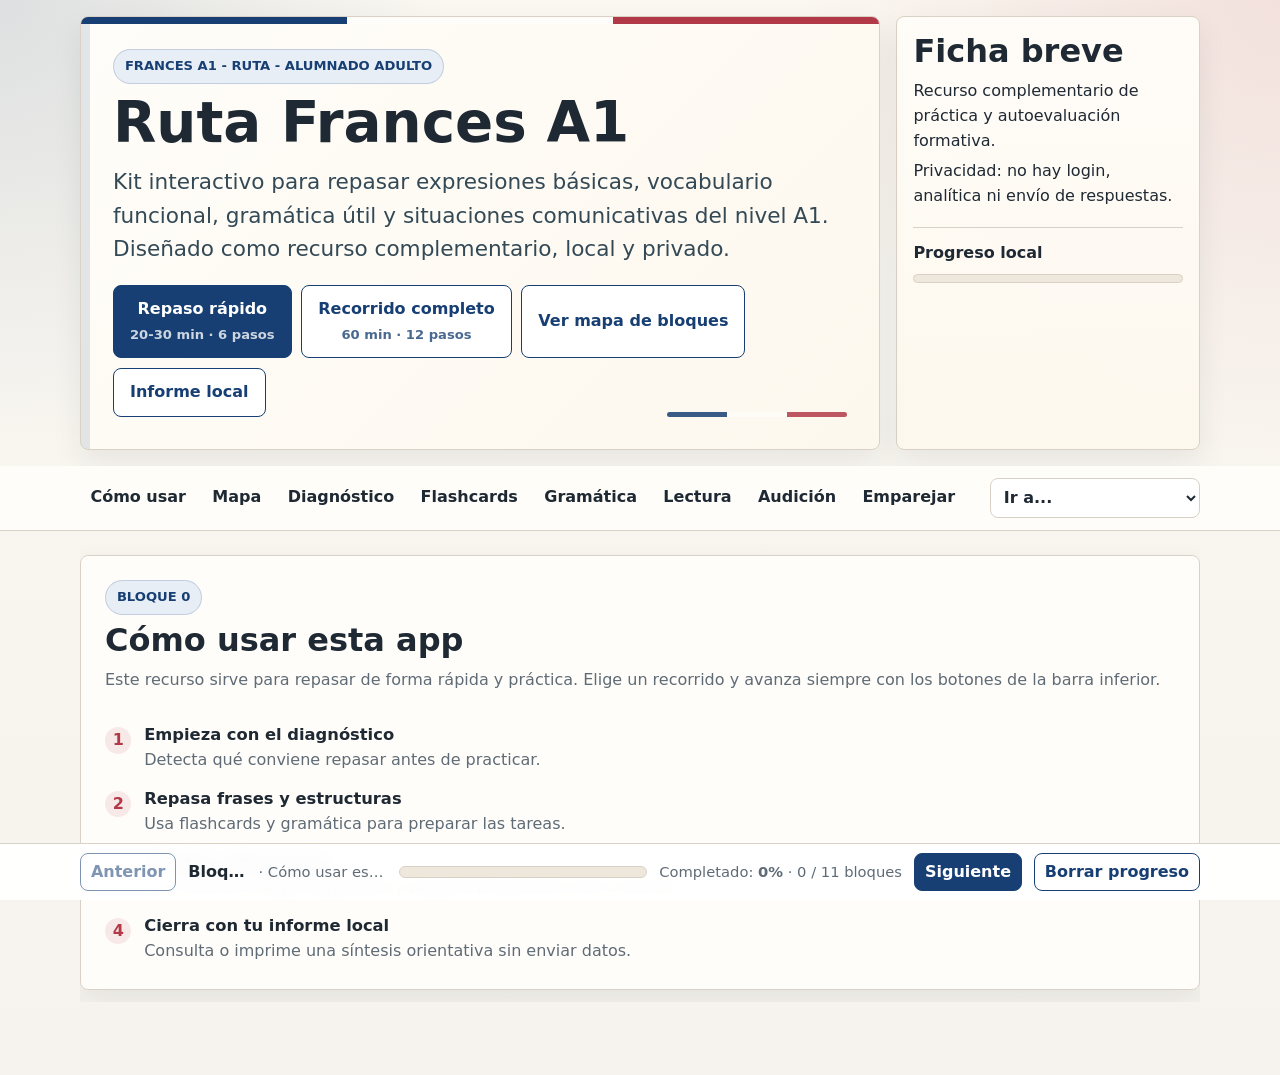
==== commit fcb4bbe3: "Renombra Frances A1 como ruta" ====
--- a/resources/frances-a1/index.html
+++ b/resources/frances-a1/index.html
@@ -6,7 +6,7 @@
   <meta name="theme-color" content="#243b53">
   <link rel="manifest" href="./manifest.webmanifest">
   <link rel="stylesheet" href="../../shared/css/formador.css">
-  <title>Repaso Final Francés A1</title>
+  <title>Ruta Frances A1</title>
 </head>
 <body>
   <main id="app" class="app-shell"></main>
@@ -18,7 +18,7 @@
       contentPath: "./content.json",
       contentGlobal: "RutaIdiomasFrancesA1Content",
       lang: "fr",
-      title: "Repaso Final Francés A1"
+      title: "Ruta Frances A1"
     });
   </script>
 </body>
--- a/shared/css/formador.css
+++ b/shared/css/formador.css
@@ -367,13 +367,28 @@
 body.resource-theme-french-vintage .app-nav {
   background: rgba(255, 253, 249, 0.94);
 }
-.nav-inner { display: flex; gap: 0.5rem; align-items: center; justify-content: space-between; padding: 0.7rem 0; }
-.nav-links { display: flex; gap: 0.35rem; overflow-x: auto; padding-bottom: 0.1rem; }
+.nav-inner {
+  display: grid;
+  grid-template-columns: minmax(0, 1fr) minmax(160px, 210px);
+  gap: 0.75rem;
+  align-items: center;
+  padding: 0.7rem 0;
+}
+.nav-links {
+  display: flex;
+  min-width: 0;
+  gap: 0.35rem;
+  overflow-x: auto;
+  overscroll-behavior-inline: contain;
+  padding: 0 0.8rem 0.1rem 0;
+  scrollbar-gutter: stable;
+}
 .nav-links a { white-space: nowrap; padding: 0.45rem 0.65rem; border-radius: var(--radius); text-decoration: none; font-weight: 700; color: var(--text); }
 .nav-links a:hover { background: var(--surface-soft); }
 .block-jump {
   min-height: 40px;
   max-width: 210px;
+  width: 100%;
   padding: 0.45rem 0.55rem;
   border: 1px solid var(--border);
   border-radius: var(--radius);
@@ -804,7 +819,11 @@
     font-size: 0.78rem;
     white-space: normal;
   }
-  .resource-card, .block-header, .nav-inner { flex-direction: column; align-items: stretch; }
+  .resource-card, .block-header { flex-direction: column; align-items: stretch; }
+  .nav-inner {
+    grid-template-columns: 1fr;
+    gap: 0.45rem;
+  }
   .step-item { grid-template-columns: 1fr; }
   .compact-steps {
     grid-template-columns: 1fr;
@@ -830,7 +849,7 @@
   .app-shell {
     padding-bottom: 5.7rem;
   }
-  .nav-links { width: 100%; }
+  .nav-links { width: 100%; padding-right: 0; }
   .block-jump { max-width: none; width: 100%; }
   .global-progress-inner {
     grid-template-columns: 78px minmax(0, 1fr) 116px;
